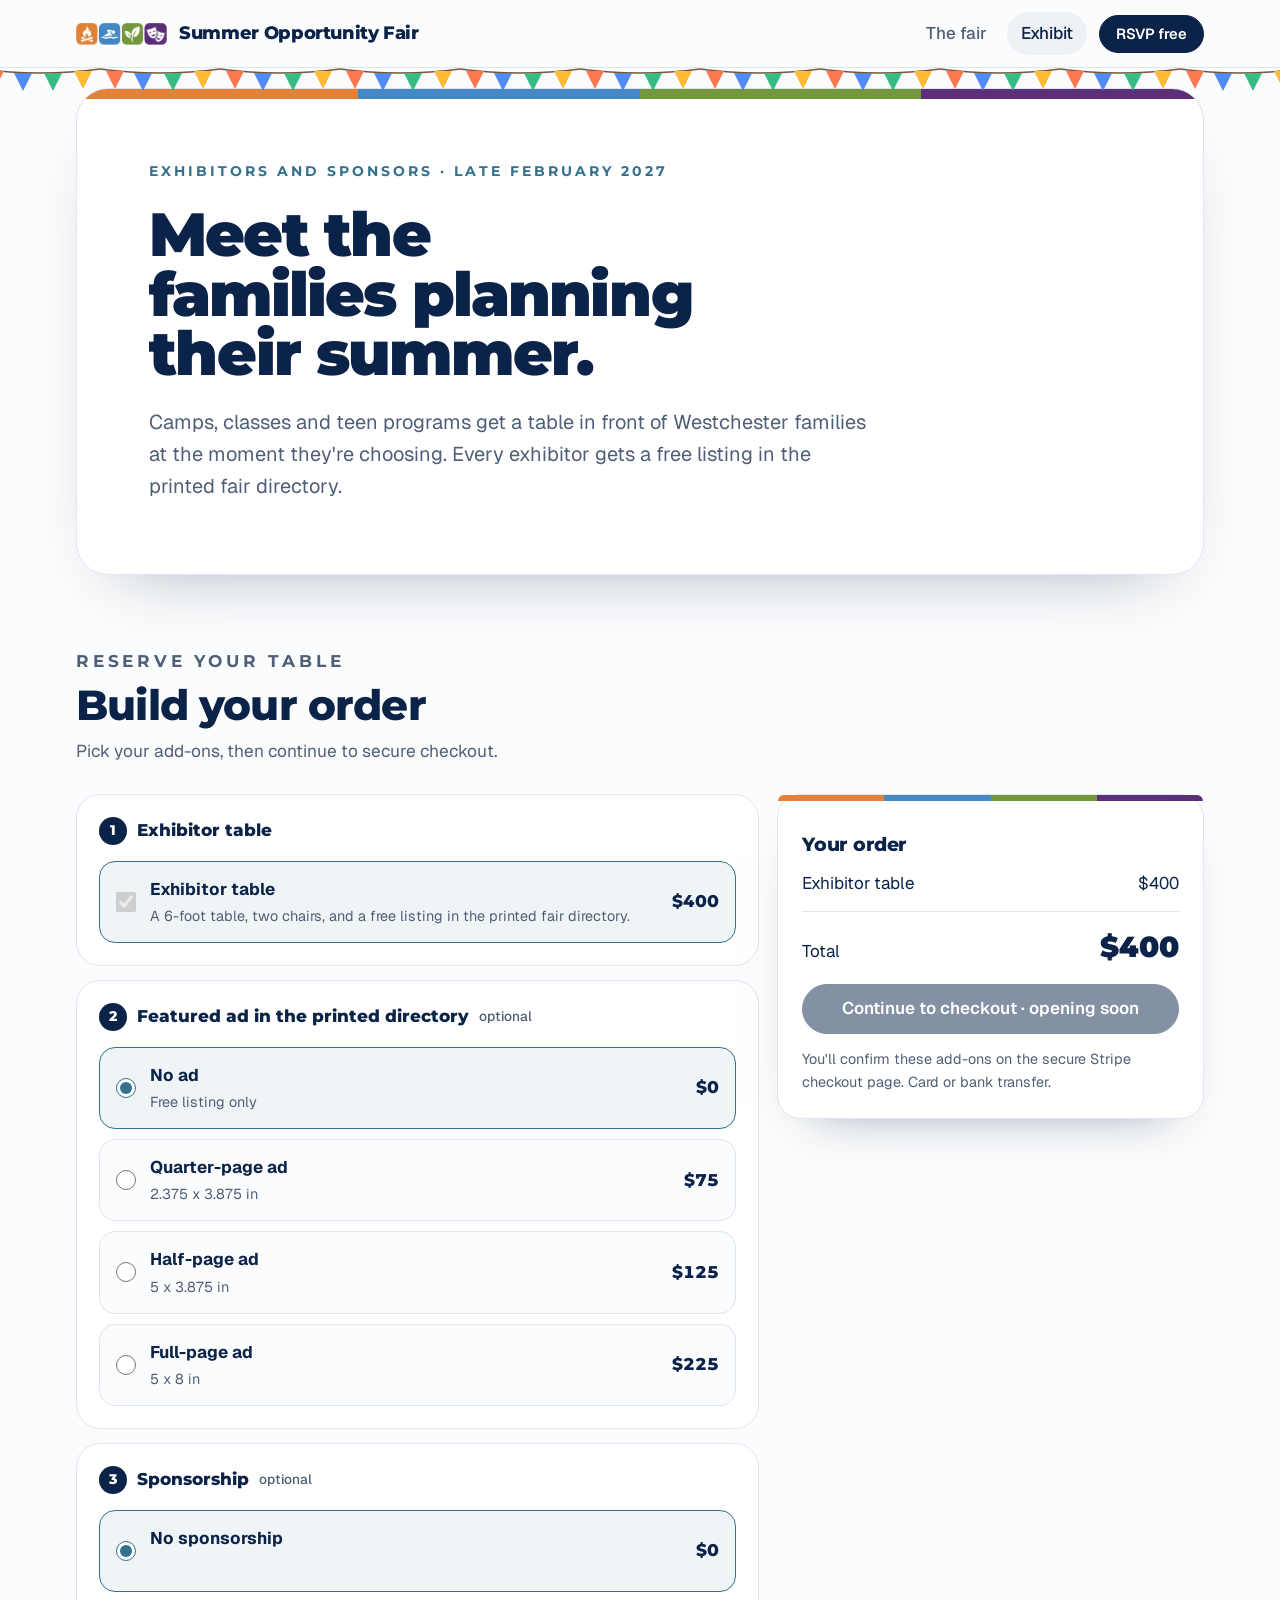
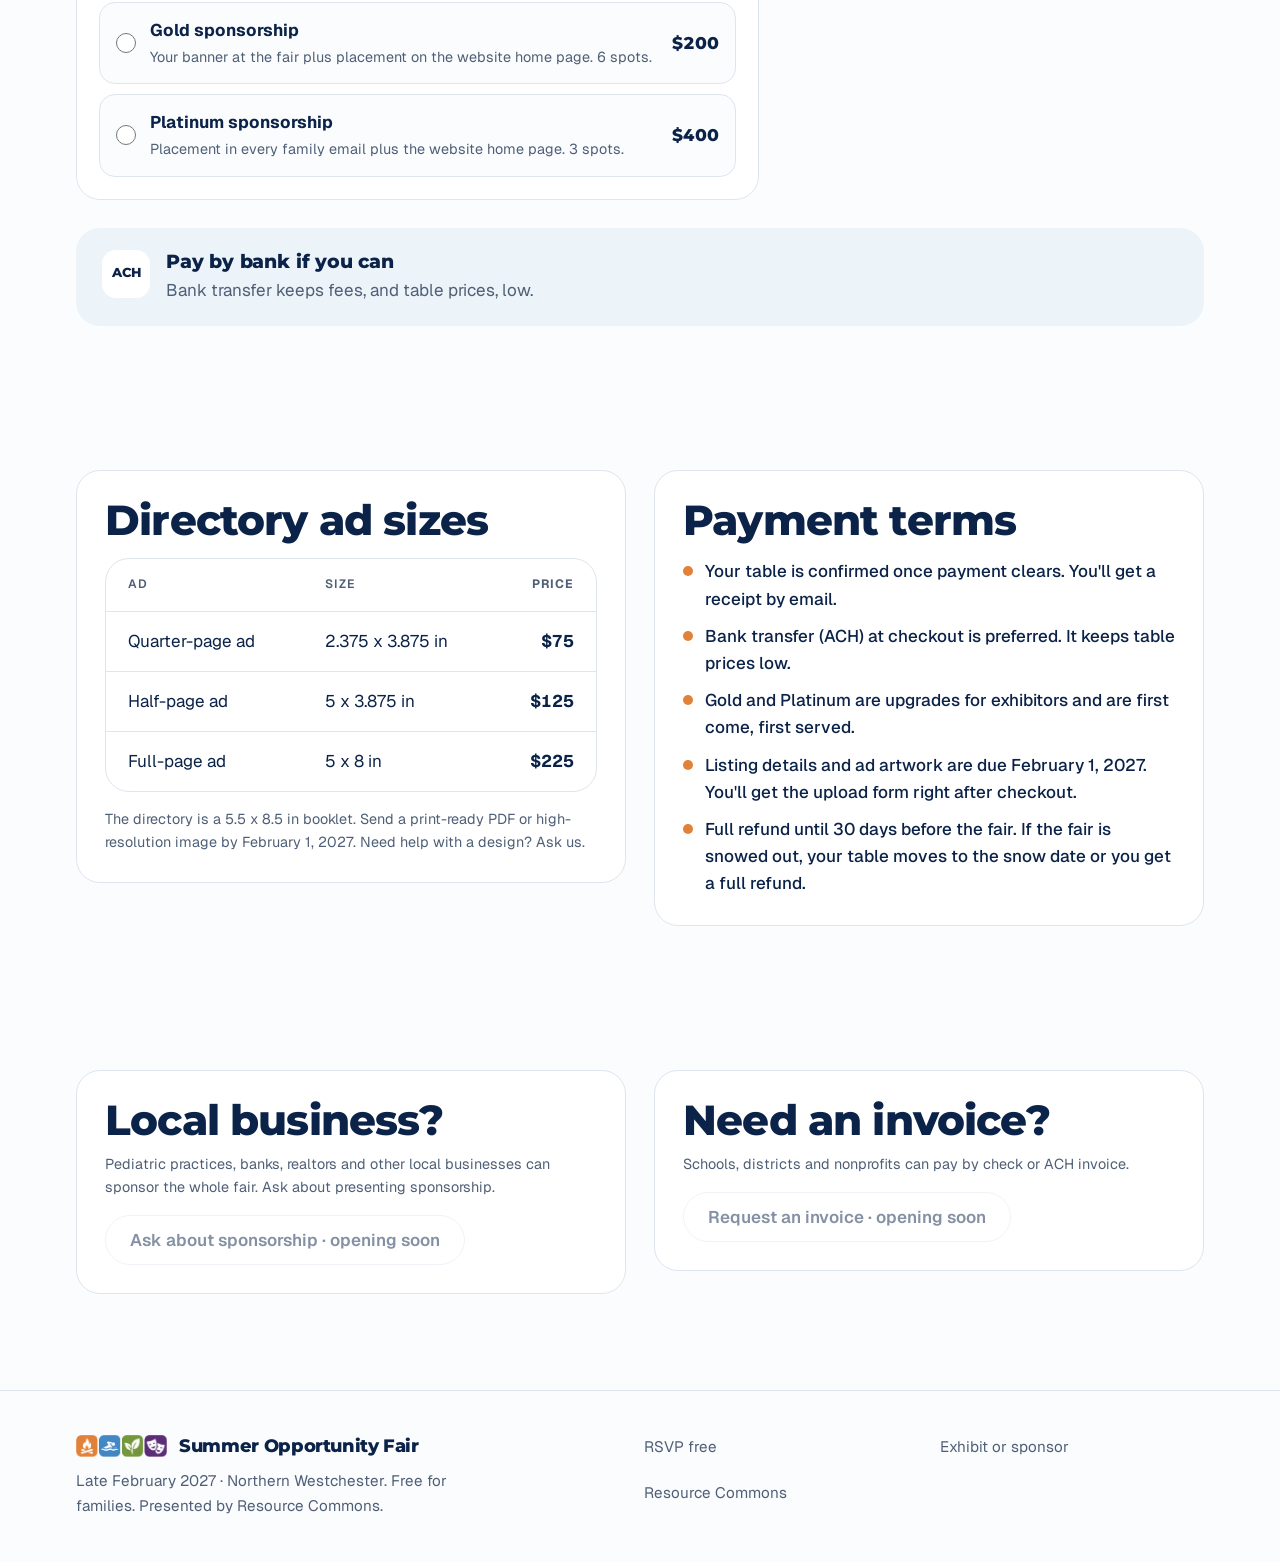
==== exhibit.html @ 05260e56 "Add files via upload" ====
<!doctype html>
<html lang="en">
<head>
<meta charset="utf-8">
<meta name="viewport" content="width=device-width, initial-scale=1, viewport-fit=cover">
<title>Exhibit · Summer Opportunity Fair</title>
<meta name="description" content="Reserve an exhibitor table, directory ad or sponsorship for the Summer Opportunity Fair in Westchester.">
<meta name="claude:viewport-fit-sides" content="cover">
<link rel="preconnect" href="https://fonts.googleapis.com">
<link rel="preconnect" href="https://fonts.gstatic.com" crossorigin>
<link rel="stylesheet" href="https://fonts.googleapis.com/css2?family=Montserrat:wght@600;700;800;900&family=Geist:wght@400;500;600&display=swap">
<link rel="icon" href="favicon.ico" sizes="any">
<link rel="icon" type="image/png" sizes="32x32" href="favicon-32.png">
<link rel="apple-touch-icon" href="apple-touch-icon.png">
<meta name="theme-color" content="#0b2348">
<meta property="og:type" content="website">
<meta property="og:site_name" content="Summer Opportunity Fair">
<meta property="og:title" content="Exhibit · Summer Opportunity Fair">
<meta property="og:description" content="Reserve an exhibitor table, directory ad or sponsorship for the Summer Opportunity Fair in Westchester.">
<meta property="og:image" content="https://summeropportunityfair.com/og-image.png">
<meta property="og:image:width" content="1200">
<meta property="og:image:height" content="630">
<meta property="og:url" content="https://summeropportunityfair.com/">
<meta name="twitter:card" content="summary_large_image">
<meta name="twitter:image" content="https://summeropportunityfair.com/og-image.png">
<link rel="stylesheet" href="style.css">
</head>
<body>
<header class="top"><div class="wrap top-in">
<a class="brand" href="index.html"><img class="brand-tiles" src="logo-tiles.png" alt="" width="82" height="20"><span>Summer Opportunity Fair</span></a>
<nav class="nav"><a href="index.html">The fair</a><a href="exhibit.html" aria-current="page">Exhibit</a><a class="btn small" href="index.html#rsvp">RSVP free</a></nav>
</div><div class="bunting-strip" aria-hidden="true"></div></header>
<main class="summer">
<section class="ev-hero"><div class="wrap"><div class="panel slim">
<p class="kicker">Exhibitors and sponsors · Late February 2027</p>
<h1>Meet the families planning their summer.</h1>
<p class="lede">Camps, classes and teen programs get a table in front of Westchester families at the moment they're choosing. Every exhibitor gets a free listing in the printed fair directory.</p>
</div></div></section>
<section class="band"><div class="wrap">
<div class="sec-h"><p class="kicker">Reserve your table</p><h2>Build your order</h2><p>Pick your add-ons, then continue to secure checkout.</p></div>
<div class="order">
<form class="steps" id="order" novalidate>
<fieldset class="step"><legend><span class="n">1</span>Exhibitor table</legend>
<label class="pick on"><input type="checkbox" checked disabled id="tbl"><span class="pick-b"><strong>Exhibitor table</strong><span>A 6-foot table, two chairs, and a free listing in the printed fair directory.</span></span><span class="pick-p">$400</span></label></fieldset>
<fieldset class="step"><legend><span class="n">2</span>Featured ad in the printed directory <em>optional</em></legend><label class="pick"><input type="radio" name="ad" value="" data-price="0" id="ad-none" checked><span class="pick-b"><strong>No ad</strong><span>Free listing only</span></span><span class="pick-p">$0</span></label><label class="pick"><input type="radio" name="ad" value="QUARTER" data-price="75" id="ad-quarter"><span class="pick-b"><strong>Quarter-page ad</strong><span>2.375 x 3.875 in</span></span><span class="pick-p">$75</span></label><label class="pick"><input type="radio" name="ad" value="HALF" data-price="125" id="ad-half"><span class="pick-b"><strong>Half-page ad</strong><span>5 x 3.875 in</span></span><span class="pick-p">$125</span></label><label class="pick"><input type="radio" name="ad" value="FULL" data-price="225" id="ad-full"><span class="pick-b"><strong>Full-page ad</strong><span>5 x 8 in</span></span><span class="pick-p">$225</span></label></fieldset>
<fieldset class="step"><legend><span class="n">3</span>Sponsorship <em>optional</em></legend><label class="pick"><input type="radio" name="sp" value="" data-price="0" id="sp-none" checked><span class="pick-b"><strong>No sponsorship</strong><span>&nbsp;</span></span><span class="pick-p">$0</span></label><label class="pick"><input type="radio" name="sp" value="GOLD" data-price="200" id="sp-gold"><span class="pick-b"><strong>Gold sponsorship</strong><span>Your banner at the fair plus placement on the website home page. 6 spots.</span></span><span class="pick-p">$200</span></label><label class="pick"><input type="radio" name="sp" value="PLATINUM" data-price="400" id="sp-platinum"><span class="pick-b"><strong>Platinum sponsorship</strong><span>Placement in every family email plus the website home page. 3 spots.</span></span><span class="pick-p">$400</span></label></fieldset>
</form>
<aside class="summary" aria-live="polite">
<h3>Your order</h3>
<ul id="sum-lines"></ul>
<div class="sum-total"><span>Total</span><strong id="sum-total">$400</strong></div>
<a class="btn" id="checkout" data-link="pay-CHECKOUT" href="#">Continue to checkout</a>
<p class="small-note">You'll confirm these add-ons on the secure Stripe checkout page. Card or bank transfer.</p>
</aside>
</div>
<div class="ach"><span class="ic" aria-hidden="true">ACH</span><div><h3>Pay by bank if you can</h3><p>Bank transfer keeps fees, and table prices, low.</p></div></div>
</div></section>
<section class="band"><div class="wrap two">
<div><h2>Directory ad sizes</h2><div class="tbl"><table><thead><tr><th>Ad</th><th>Size</th><th class="num">Price</th></tr></thead><tbody><tr><td>Quarter-page ad</td><td>2.375 x 3.875 in</td><td class='num'>$75</td></tr><tr><td>Half-page ad</td><td>5 x 3.875 in</td><td class='num'>$125</td></tr><tr><td>Full-page ad</td><td>5 x 8 in</td><td class='num'>$225</td></tr></tbody></table></div>
<p class="small-note">The directory is a 5.5 x 8.5 in booklet. Send a print-ready PDF or high-resolution image by February 1, 2027. Need help with a design? Ask us.</p></div>
<div><h2>Payment terms</h2><ul class="talks"><li>Your table is confirmed once payment clears. You&#x27;ll get a receipt by email.</li><li>Bank transfer (ACH) at checkout is preferred. It keeps table prices low.</li><li>Gold and Platinum are upgrades for exhibitors and are first come, first served.</li><li>Listing details and ad artwork are due February 1, 2027. You&#x27;ll get the upload form right after checkout.</li><li>Full refund until 30 days before the fair. If the fair is snowed out, your table moves to the snow date or you get a full refund.</li></ul></div>
</div></section>
<section class="band"><div class="wrap two">
<div><h2>Local business?</h2><p class="small-note">Pediatric practices, banks, realtors and other local businesses can sponsor the whole fair. Ask about presenting sponsorship.</p><a class="btn ghost" data-link="contact" href="#">Ask about sponsorship</a></div>
<div><h2>Need an invoice?</h2><p class="small-note">Schools, districts and nonprofits can pay by check or ACH invoice.</p><a class="btn ghost" data-link="contact" href="#">Request an invoice</a></div>
</div></section>
</main>
<footer class="foot"><div class="wrap foot-in">
<div><a class="brand" href="index.html"><img class="brand-tiles" src="logo-tiles.png" alt="" width="82" height="20"><span>Summer Opportunity Fair</span></a>
<p>Late February 2027 · Northern Westchester. Free for families. Presented by Resource Commons.</p></div>
<div class="foot-links"><a href="index.html#rsvp">RSVP free</a><a href="exhibit.html">Exhibit or sponsor</a><a href="https://resourcecommons.com">Resource Commons</a></div>
</div></footer>
<script src="config.js"></script>
<script src="site.js"></script>
</body>
</html>
---- style.css ----
/* Layout: bright bento of five fair tiles under a bold headline; each fair owns one saturated color. */
:root {
  --bg: #fbfbf8;
  --card: #ffffff;
  --soft: #f1f2ec;
  --ink: #101513;
  --muted: #5d6661;
  --line: #e3e5dd;
  --btn: #101513;
  --btn-ink: #ffffff;
  --summer: #ffb31f; --summer-on: #241800;
  --sn: #3e7bfa;     --sn-on: #ffffff;
  --fall: #ff6a3d;   --fall-on: #2a0d02;
  --pre: #22b573;    --pre-on: #03200f;
  --aging: #8a5cf5;  --aging-on: #ffffff;
  --display: "Bricolage Grotesque", "Helvetica Neue", Arial, sans-serif;
  --body: "Geist", "Segoe UI", Helvetica, Arial, sans-serif;
  --r: 24px;
}
@media (prefers-color-scheme: dark) {
  :root:not([data-theme="light"]) {
    --bg: #0c0f0e; --card: #151a18; --soft: #1a201d; --ink: #f2f5f1; --muted: #9aa49f; --line: #252c29;
    --btn: #f2f5f1; --btn-ink: #0c0f0e;
    color-scheme: dark;
  }
}
:root[data-theme="dark"] {
  --bg: #0c0f0e; --card: #151a18; --soft: #1a201d; --ink: #f2f5f1; --muted: #9aa49f; --line: #252c29;
  --btn: #f2f5f1; --btn-ink: #0c0f0e;
  color-scheme: dark;
}

* { box-sizing: border-box; }
html { -webkit-text-size-adjust: 100%; scroll-behavior: smooth; }
body { margin: 0; background: var(--bg); color: var(--ink); font: 400 17px/1.6 var(--body); }
a { color: inherit; }
a:focus-visible, .btn:focus-visible, summary:focus-visible { outline: 3px solid var(--sn); outline-offset: 3px; border-radius: 12px; }
h1, h2, h3 { text-wrap: balance; margin: 0; font-family: var(--display); }
h1 { font-weight: 800; font-size: clamp(2.6rem, 7vw, 5.4rem); line-height: 0.98; letter-spacing: -0.035em; max-width: 15ch; }
h2 { font-weight: 700; font-size: clamp(1.7rem, 3.6vw, 2.6rem); line-height: 1.05; letter-spacing: -0.025em; }
h3 { font-weight: 700; font-size: 1.2rem; line-height: 1.2; letter-spacing: -0.01em; }
p { margin: 0; }

.wrap { max-width: 1160px; margin: 0 auto; padding-left: max(16px, env(safe-area-inset-left, 0px)); padding-right: max(16px, env(safe-area-inset-right, 0px)); }

/* Header */
body::before { content: ""; position: fixed; inset: 0 0 auto; height: env(safe-area-inset-top, 0px); z-index: 10; background: var(--bg); }
.top { position: sticky; top: env(safe-area-inset-top, 0px); z-index: 5; background: color-mix(in srgb, var(--bg) 82%, transparent); backdrop-filter: saturate(1.4) blur(14px); -webkit-backdrop-filter: saturate(1.4) blur(14px); border-bottom: 1px solid var(--line); }
.top-in { display: flex; align-items: center; justify-content: space-between; gap: 16px; padding-block: 12px; flex-wrap: wrap; }
.brand { display: inline-flex; align-items: center; gap: 10px; font: 800 1.15rem/1 var(--display); letter-spacing: -0.02em; text-decoration: none; }
.mark { width: 26px; height: 26px; border-radius: 8px; background: conic-gradient(from 45deg, var(--summer) 0 20%, var(--sn) 0 40%, var(--fall) 0 60%, var(--pre) 0 80%, var(--aging) 0); }
.nav { display: flex; align-items: center; gap: 6px; flex-wrap: wrap; }
.nav a:not(.btn) { padding: 8px 14px; border-radius: 999px; color: var(--muted); text-decoration: none; font-weight: 500; }
.nav a:not(.btn):hover { background: var(--soft); color: var(--ink); }
.nav a[aria-current] { background: var(--soft); color: var(--ink); }

/* Buttons */
.btn { display: inline-flex; align-items: center; gap: 8px; min-height: 50px; padding: 0 24px; border-radius: 999px; background: var(--btn); color: var(--btn-ink); font-weight: 600; text-decoration: none; border: 1.5px solid var(--btn); cursor: pointer; transition: transform 0.15s; }
.btn:hover { transform: translateY(-1px); }
.btn.ghost { background: transparent; color: var(--ink); border-color: var(--line); }
.btn.ghost:hover { border-color: var(--ink); }
.btn.light { background: #fff; color: #101513; border-color: #fff; }
.btn.small { min-height: 38px; padding: 0 16px; font-size: 0.92rem; margin-left: 6px; }
.btn.soon { opacity: 0.5; cursor: default; transform: none; }
.cta { display: flex; flex-wrap: wrap; gap: 10px; align-items: center; }

/* Hero */
.hero { padding-block: clamp(48px, 9vw, 110px) clamp(32px, 5vw, 56px); }
.hero .wrap { display: grid; gap: 26px; }
.hero .wrap > * { min-width: 0; }
.eyebrow { display: inline-flex; align-items: center; gap: 10px; width: fit-content; padding: 6px 14px; border-radius: 999px; background: var(--card); border: 1px solid var(--line); font-size: 0.86rem; font-weight: 500; color: var(--muted); }
.live { width: 8px; height: 8px; border-radius: 50%; background: var(--pre); box-shadow: 0 0 0 4px color-mix(in srgb, var(--pre) 25%, transparent); }
.hl { display: inline-block; padding: 0 0.18em 0.06em; border-radius: 0.2em; background: var(--summer); color: var(--summer-on); transform: rotate(-1.5deg); }
.lede { font-size: clamp(1.08rem, 1.6vw, 1.25rem); max-width: 56ch; color: var(--muted); }

/* Year timeline */
.year { position: relative; display: grid; grid-template-columns: repeat(12, minmax(0, 1fr)); margin-top: 18px; padding-top: 6px; }
.year::before { content: ""; position: absolute; left: 4%; right: 4%; top: 14px; height: 2px; background: var(--line); }
.mo { position: relative; display: grid; justify-items: center; gap: 8px; text-decoration: none; min-width: 0; }
.pt { width: 18px; height: 18px; border-radius: 50%; background: var(--bg); border: 2px solid var(--line); }
.mo-l { font-size: 0.74rem; font-weight: 600; letter-spacing: 0.06em; text-transform: uppercase; color: var(--muted); }
.mo.has .pt { background: var(--c); border-color: var(--c); box-shadow: 0 0 0 5px color-mix(in srgb, var(--c) 22%, transparent); }
.mo.has .mo-l { color: var(--ink); }
.mo.has:hover .pt { transform: scale(1.15); }
.mo[aria-current] .pt { outline: 2px solid var(--ink); outline-offset: 4px; }

/* Fair colors */
.ink { --c: var(--btn); --on: var(--btn-ink); }
.summer { --c: var(--summer); --on: var(--summer-on); }
.sn { --c: var(--sn); --on: var(--sn-on); }
.fall { --c: var(--fall); --on: var(--fall-on); }
.pre { --c: var(--pre); --on: var(--pre-on); }
.aging { --c: var(--aging); --on: var(--aging-on); }

/* Sections */
.band { padding-block: clamp(36px, 6vw, 72px); }
.band > .wrap { display: grid; gap: 28px; }
.band > .wrap > * { min-width: 0; }
.sec-h { display: grid; gap: 10px; max-width: 62ch; }
.sec-h p { color: var(--muted); font-size: 1.08rem; }

/* Bento of fairs */
.bento { display: grid; grid-template-columns: repeat(6, minmax(0, 1fr)); gap: 14px; }
.tile { grid-column: span 2; display: grid; grid-template-rows: auto 1fr auto auto; gap: 12px; min-height: 280px; padding: 24px; border-radius: var(--r); background: var(--c); color: var(--on); text-decoration: none; transition: transform 0.2s, box-shadow 0.2s; min-width: 0; }
.tile.feat { grid-column: span 4; grid-row: span 2; min-height: 100%; }
.tile:hover { transform: translateY(-3px); box-shadow: 0 18px 40px -18px color-mix(in srgb, var(--c) 80%, transparent); }
.tile-top { display: flex; justify-content: space-between; align-items: center; gap: 10px; }
.tile-m { font: 800 2.4rem/1 var(--display); letter-spacing: -0.04em; }
.tile.feat .tile-m { font-size: clamp(3rem, 8vw, 6rem); }
.pill { padding: 4px 12px; border-radius: 999px; background: color-mix(in srgb, var(--on) 14%, transparent); font-size: 0.8rem; font-weight: 600; }
.tile-n { align-self: end; font: 700 1.45rem/1.08 var(--display); letter-spacing: -0.02em; }
.tile.feat .tile-n { font-size: clamp(1.9rem, 3.6vw, 2.8rem); }
.tile-t { font-size: 0.96rem; opacity: 0.85; }
.tile-f { display: flex; justify-content: space-between; align-items: center; gap: 10px; padding-top: 12px; border-top: 1px solid color-mix(in srgb, var(--on) 22%, transparent); font-size: 0.9rem; font-weight: 600; font-variant-numeric: tabular-nums; }
.arrow { display: grid; place-items: center; width: 38px; height: 38px; border-radius: 50%; background: var(--on); color: var(--c); font-size: 1.1rem; transition: transform 0.2s; }
.tile:hover .arrow { transform: rotate(-45deg); }
@media (max-width: 900px) {
  .bento { grid-template-columns: repeat(2, minmax(0, 1fr)); }
  .tile, .tile.feat { grid-column: span 1; grid-row: auto; }
  .tile.feat { grid-column: span 2; min-height: 300px; }
}
@media (max-width: 560px) {
  .bento { grid-template-columns: 1fr; }
  .tile.feat { grid-column: auto; }
  .tile { min-height: 230px; }
}

/* Cards */
.three { display: grid; grid-template-columns: repeat(auto-fit, minmax(min(260px, 100%), 1fr)); gap: 14px; }
.cards > div { display: grid; gap: 10px; align-content: start; padding: 26px; border-radius: var(--r); background: var(--card); border: 1px solid var(--line); min-width: 0; }
.cards p { color: var(--muted); }
.ic { display: grid; place-items: center; width: 48px; height: 48px; margin-bottom: 6px; border-radius: 14px; background: var(--soft); font: 800 1rem/1 var(--display); }
.two { grid-template-columns: repeat(auto-fit, minmax(min(300px, 100%), 1fr)); align-items: start; gap: 14px; }
.two > div { display: grid; gap: 16px; padding: 28px; border-radius: var(--r); background: var(--card); border: 1px solid var(--line); min-width: 0; }
.split { display: grid; gap: 24px; grid-template-columns: minmax(0, 1fr) auto; align-items: center; padding: clamp(26px, 4vw, 44px); border-radius: var(--r); background: var(--card); border: 1px solid var(--line); }
.split > div:first-child { display: grid; gap: 8px; max-width: 58ch; }
.split p { color: var(--muted); }
.promo { display: grid; grid-template-columns: minmax(0, 1fr) auto; gap: 24px; align-items: center; padding: clamp(28px, 5vw, 56px); border-radius: var(--r); background: #101513; color: #f2f5f1; }
.promo > div:first-child { display: grid; gap: 10px; max-width: 58ch; }
.promo h2 { color: #fff; }
.promo p { color: #b7c0bb; }
@media (prefers-color-scheme: dark) { :root:not([data-theme="light"]) .promo { background: var(--card); border: 1px solid var(--line); } }
:root[data-theme="dark"] .promo { background: var(--card); border: 1px solid var(--line); }
@media (max-width: 680px) { .split, .promo { grid-template-columns: 1fr; } }

/* Event page */
.ev-hero { padding-block: 20px 0; }
.panel { display: grid; gap: 22px; padding: clamp(28px, 6vw, 72px); border-radius: calc(var(--r) + 8px); background: var(--c); color: var(--on); }
.panel > * { min-width: 0; }
.panel h1 { max-width: 16ch; }
.panel .lede { color: inherit; opacity: 0.85; }
.panel .eyebrow { background: color-mix(in srgb, var(--on) 14%, transparent); border-color: transparent; color: inherit; }
.back { width: fit-content; color: inherit; opacity: 0.8; text-decoration: none; font-weight: 600; }
.back:hover { opacity: 1; }
.facts { display: flex; flex-wrap: wrap; gap: 10px; margin: 0; }
.facts div { display: grid; gap: 2px; padding: 12px 18px; border-radius: 18px; background: color-mix(in srgb, var(--on) 10%, transparent); min-width: 0; }
.facts dt { font-size: 0.74rem; font-weight: 600; letter-spacing: 0.08em; text-transform: uppercase; opacity: 0.75; }
.facts dd { margin: 0; font-weight: 600; }
.panel .btn { background: var(--on); color: var(--c); border-color: var(--on); }
.panel .btn.ghost { background: transparent; color: var(--on); border-color: color-mix(in srgb, var(--on) 40%, transparent); }
.event .cards h3::before { content: ""; display: block; width: 28px; height: 6px; margin-bottom: 14px; border-radius: 3px; background: var(--c); }
.event .band .btn:not(.ghost) { background: var(--btn); }
.chips { list-style: none; margin: 0; padding: 0; display: flex; flex-wrap: wrap; gap: 8px; }
.chips li { padding: 7px 14px; border-radius: 999px; background: color-mix(in srgb, var(--c) 14%, var(--card)); font-size: 0.92rem; font-weight: 500; }
.talks { list-style: none; margin: 0; padding: 0; display: grid; gap: 10px; }
.talks li { display: flex; gap: 12px; align-items: baseline; font-weight: 500; }
.talks li::before { content: ""; flex: none; width: 10px; height: 10px; border-radius: 50%; background: var(--c); transform: translateY(-1px); }
.small-note { color: var(--muted); font-size: 0.9rem; }

/* Tables */
.tbl { overflow-x: auto; border: 1px solid var(--line); border-radius: var(--r); background: var(--card); }
table { width: 100%; border-collapse: collapse; min-width: 420px; }
th, td { text-align: left; padding: 16px 22px; border-bottom: 1px solid var(--line); vertical-align: top; }
tbody tr:last-child td { border-bottom: 0; }
th { font-size: 0.76rem; font-weight: 600; letter-spacing: 0.08em; text-transform: uppercase; color: var(--muted); }
td a { font-weight: 600; text-decoration-thickness: 1px; text-underline-offset: 3px; }
.num { text-align: right; font-variant-numeric: tabular-nums; white-space: nowrap; font-weight: 700; }
td.note { color: var(--muted); font-size: 0.92rem; }

/* FAQ */
.faq { display: grid; gap: 10px; max-width: 800px; }
details { background: var(--card); border: 1px solid var(--line); border-radius: 18px; padding: 18px 22px; }
summary { cursor: pointer; font-weight: 600; list-style: none; display: flex; justify-content: space-between; gap: 12px; }
summary::-webkit-details-marker { display: none; }
summary::after { content: "+"; font: 700 1.3rem/1 var(--display); color: var(--muted); }
details[open] summary::after { content: "–"; }
details p { margin-top: 10px; color: var(--muted); }

/* Footer */
.foot { margin-top: 24px; border-top: 1px solid var(--line); padding-block: 44px; }
.foot-in { display: flex; justify-content: space-between; gap: 32px; flex-wrap: wrap; }
.foot-in > div:first-child { display: grid; gap: 12px; max-width: 34ch; }
.foot p { color: var(--muted); font-size: 0.95rem; }
.foot-links { display: grid; grid-template-columns: repeat(auto-fit, minmax(min(200px, 100%), 1fr)); gap: 8px 32px; flex: 1; max-width: 560px; min-width: 0; }
.foot-links a { color: var(--muted); text-decoration: none; font-size: 0.95rem; }
.foot-links a:hover { color: var(--ink); }

@media (prefers-reduced-motion: reduce) { * { transition: none !important; scroll-behavior: auto !important; } }

@media (max-width: 560px) { .mo-l { font-size: 0.6rem; letter-spacing: 0; } .pt { width: 14px; height: 14px; } .year::before { top: 12px; } }

/* Vendor checkout */
.panel.slim h1 { font-size: clamp(2.2rem, 5vw, 3.8rem); }
.opts { display: grid; grid-template-columns: repeat(auto-fit, minmax(min(280px, 100%), 1fr)); gap: 14px; }
.opt { display: grid; gap: 14px; align-content: start; padding: 26px; border-radius: var(--r); background: var(--card); border: 1px solid var(--line); min-width: 0; }
.opt-h { display: flex; justify-content: space-between; align-items: baseline; gap: 12px; flex-wrap: wrap; }
.opt-p { font: 800 1.9rem/1 var(--display); letter-spacing: -0.03em; font-variant-numeric: tabular-nums; }
.opt p { color: var(--muted); }
.opt .btn { justify-self: start; }
.ach { display: flex; gap: 16px; align-items: flex-start; padding: 22px 26px; border-radius: var(--r); background: color-mix(in srgb, var(--c, var(--pre)) 12%, var(--card)); }
.ach > div { display: grid; gap: 4px; min-width: 0; }
.ach p { color: var(--muted); }
.ach .ic { flex: none; margin: 0; font-size: 0.8rem; background: var(--card); }
.two > div > .btn { justify-self: start; }

/* Families sign-up */
.signup-card { display: grid; gap: 26px; padding: clamp(26px, 5vw, 52px); border-radius: calc(var(--r) + 8px); background: var(--card); border: 1px solid var(--line); }
.kit { display: grid; gap: 22px; }
fieldset { border: 0; margin: 0; padding: 0; min-width: 0; }
legend { padding: 0; margin-bottom: 12px; font-weight: 600; }
.chks { display: flex; flex-wrap: wrap; gap: 10px; }
.chk { display: inline-flex; align-items: center; gap: 10px; padding: 10px 16px; border-radius: 999px; border: 1.5px solid var(--line); background: var(--bg); cursor: pointer; font-weight: 500; }
.chk input { width: 18px; height: 18px; accent-color: var(--c); margin: 0; }
.chk:has(input:checked) { border-color: var(--c); background: color-mix(in srgb, var(--c) 16%, var(--card)); }
.chk:has(input:focus-visible) { outline: 3px solid var(--c); outline-offset: 2px; }
.row { display: grid; grid-template-columns: repeat(auto-fit, minmax(min(240px, 100%), 1fr)); gap: 14px; }
.row.end { display: flex; flex-wrap: wrap; align-items: center; gap: 16px; }
.fld { display: grid; gap: 6px; font-weight: 500; font-size: 0.92rem; min-width: 0; }
.fld input { width: 100%; min-height: 52px; padding: 0 16px; border-radius: 14px; border: 1.5px solid var(--line); background: var(--bg); color: var(--ink); font: 400 1rem var(--body); }
.fld input:focus { outline: none; border-color: var(--ink); }
button.btn { font: 600 1rem var(--body); }
button.btn:disabled { cursor: default; }

/* Mini fair links */
.minis { display: grid; grid-template-columns: repeat(auto-fit, minmax(min(200px, 100%), 1fr)); gap: 12px; }
.mini { display: grid; gap: 8px; padding: 20px; border-radius: 20px; background: var(--c); color: var(--on); text-decoration: none; font: 700 1.05rem/1.2 var(--display); transition: transform 0.15s; }
.mini:hover { transform: translateY(-2px); }
.mini-m { font-size: 1.8rem; font-weight: 800; letter-spacing: -0.03em; }

/* Guides */
.guides { display: grid; grid-template-columns: repeat(auto-fill, minmax(min(300px, 100%), 1fr)); gap: 14px; }
.guide { display: grid; grid-template-rows: auto 1fr; border-radius: var(--r); background: var(--card); border: 1px solid var(--line); overflow: hidden; min-width: 0; }
.cover { position: relative; display: grid; align-content: end; gap: 6px; min-height: 190px; padding: 22px; background: var(--c); color: var(--on); overflow: hidden; }
.cover::after { content: ""; position: absolute; right: -40px; top: -40px; width: 150px; height: 150px; border-radius: 50%; background: color-mix(in srgb, var(--on) 14%, transparent); }
.cover-k { font-size: 0.75rem; font-weight: 600; letter-spacing: 0.08em; text-transform: uppercase; opacity: 0.8; }
.cover-n { font: 800 1.5rem/1.05 var(--display); letter-spacing: -0.02em; max-width: 14ch; }
.cover-y { font-size: 0.85rem; opacity: 0.8; }
.guide-b { display: grid; gap: 12px; align-content: start; padding: 22px; }
.guide-b p { color: var(--muted); }
.guide-f { display: flex; justify-content: space-between; align-items: center; gap: 12px; flex-wrap: wrap; margin-top: 6px; }
.guide.bundle { background: #101513; border-color: #101513; color: #f2f5f1; }
.guide.bundle h3 { font-size: 1.8rem; color: #fff; }
.guide.bundle p { color: #b7c0bb; }
.guide.bundle .pill { justify-self: start; background: var(--summer); color: var(--summer-on); }
.guide.bundle .guide-b { align-content: center; padding: 30px; }

/* Summer Opportunity Fair additions */
.mark.sun { background: radial-gradient(circle at 50% 50%, var(--summer) 0 45%, transparent 46%), conic-gradient(from 0deg, var(--fall) 0 12.5%, transparent 0 25%, var(--fall) 0 37.5%, transparent 0 50%, var(--fall) 0 62.5%, transparent 0 75%, var(--fall) 0 87.5%, transparent 0); border-radius: 50%; }
.pill.cap { justify-self: start; background: var(--soft); color: var(--muted); }
.dir-tools { display: grid; grid-template-columns: minmax(0, 2fr) minmax(0, 1fr); gap: 14px; }
.fld select { width: 100%; min-height: 52px; padding: 0 14px; border-radius: 14px; border: 1.5px solid var(--line); background: var(--bg); color: var(--ink); font: 400 1rem var(--body); }
.dir-list { display: grid; grid-template-columns: repeat(auto-fill, minmax(min(280px, 100%), 1fr)); gap: 12px; }
.dir-list:empty { display: none; }
.dir-item { display: grid; gap: 4px; padding: 20px; border-radius: 18px; background: var(--card); border: 1px solid var(--line); text-decoration: none; }
.dir-item span { color: var(--muted); font-size: 0.92rem; }
.two > div > h2 + .small-note { margin-top: -6px; }
@media (max-width: 560px) { .dir-tools { grid-template-columns: 1fr; } }
.summer .opts { grid-template-columns: repeat(auto-fit, minmax(min(230px, 100%), 1fr)); }
.two > div > .btn + h2 { margin-top: 18px; }

/* Camp illustrations */
.bunting-strip { height: 26px; background: url("data:image/svg+xml,%3Csvg xmlns='http://www.w3.org/2000/svg' width='120' height='26' viewBox='0 0 120 26'%3E%3Cpath d='M0 2 Q60 10 120 2' stroke='%236b4226' stroke-width='1.5' fill='none'/%3E%3Cpath d='M6 4 h18 l-9 18z' fill='%23ff6a3d'/%3E%3Cpath d='M34 6 h18 l-9 18z' fill='%233e7bfa'/%3E%3Cpath d='M64 6 h18 l-9 18z' fill='%2322b573'/%3E%3Cpath d='M94 4 h18 l-9 18z' fill='%23ffb31f'/%3E%3C/svg%3E") repeat-x center top / 120px 26px; margin-bottom: -26px; position: relative; pointer-events: none; }
.hero-split { grid-template-columns: minmax(0, 1.05fr) minmax(0, 1fr); align-items: center; gap: clamp(24px, 4vw, 48px); }
.hero-text { display: grid; gap: 22px; min-width: 0; }
.hero-art { min-width: 0; }
.scene, .hero-photo { display: block; width: 100%; height: auto; max-width: 100%; border-radius: 28px; box-shadow: 0 24px 60px -30px rgba(60, 30, 0, .55); }
.hero-photo { aspect-ratio: 600 / 440; object-fit: cover; }
.panel.hero-split h1 { font-size: clamp(2.4rem, 5.2vw, 4.4rem); }
@media (max-width: 860px) { .hero-split { grid-template-columns: 1fr; } .hero-art { order: 0; } }
.hero-note { font-weight: 600; font-size: 0.95rem; opacity: .8; }
.zone .zi { width: 64px; height: 64px; margin-bottom: 6px; }
.scene .sun { transform-origin: 488px 92px; animation: spin 40s linear infinite; }
.scene .canoe { animation: bob 4s ease-in-out infinite; }
.scene .jumper { animation: hop 1.6s ease-in-out infinite; }
.scene .cloud { animation: drift 18s ease-in-out infinite alternate; }
.scene .c2 { animation-duration: 24s; }
.scene .fire path:nth-child(n+3) { transform-origin: 354px 292px; animation: flick 1.2s ease-in-out infinite alternate; }
@keyframes spin { to { transform: rotate(360deg); } }
@keyframes bob { 50% { transform: translateY(5px) rotate(.6deg); } }
@keyframes hop { 50% { transform: translateY(-14px); } }
@keyframes drift { to { transform: translateX(30px); } }
@keyframes flick { to { transform: scaleY(1.12) scaleX(.94); } }
@media (prefers-reduced-motion: reduce) { .scene * { animation: none !important; } }

/* ===== Brand theme from the Summer Opportunity Fair logo ===== */
:root {
  --bg: #fbfcfd; --card: #ffffff; --soft: #eef2f7; --ink: #0b2348; --muted: #4f5f77; --line: #dfe5ee;
  --btn: #0b2348; --btn-ink: #ffffff; --teal: #33718c;
  --orange: #e2823a; --blue: #4488c5; --green: #75983d; --purple: #5e2f79;
  --summer: #e2823a; --summer-on: #ffffff;
  --display: "Montserrat", "Helvetica Neue", Arial, sans-serif;
}
@media (prefers-color-scheme: dark) {
  :root:not([data-theme="light"]) { --bg: #0a1527; --card: #101f37; --soft: #16294a; --ink: #eef3fa; --muted: #9fb0c8; --line: #213656; --btn: #ffffff; --btn-ink: #0b2348; --teal: #7cc3dd; color-scheme: dark; }
}
:root[data-theme="dark"] { --bg: #0a1527; --card: #101f37; --soft: #16294a; --ink: #eef3fa; --muted: #9fb0c8; --line: #213656; --btn: #ffffff; --btn-ink: #0b2348; --teal: #7cc3dd; color-scheme: dark; }
.orange { --c: var(--orange); } .blue { --c: var(--blue); } .green { --c: var(--green); } .purple { --c: var(--purple); }
h1 { font-weight: 900; letter-spacing: -0.03em; }
h2 { font-weight: 800; letter-spacing: -0.02em; }
h3 { font-family: var(--display); font-weight: 800; }
.brand { font-family: var(--display); font-weight: 800; gap: 12px; }
.brand-tiles { height: 22px; width: auto; }
.kicker { font-family: var(--display); font-weight: 700; font-size: 0.85rem; letter-spacing: 0.22em; text-transform: uppercase; color: var(--teal); }
.tl { color: var(--teal); }
.bunting-strip { opacity: .9; }
/* hero: white sign with the logo, four-color band on top */
.summer .panel { position: relative; overflow: hidden; background: var(--card); color: var(--ink); border: 1px solid var(--line); box-shadow: 0 30px 70px -45px rgba(11, 35, 72, .45); }
.summer .panel::before { content: ""; position: absolute; inset: 0 0 auto; height: 10px; background: linear-gradient(90deg, var(--orange) 0 25%, var(--blue) 0 50%, var(--green) 0 75%, var(--purple) 0); }
.summer .panel .lede { color: var(--muted); opacity: 1; }
.summer .panel .btn { background: var(--btn); color: var(--btn-ink); border-color: var(--btn); }
.summer .panel .btn.ghost { background: transparent; color: var(--ink); border-color: var(--line); }
.summer .panel .btn.ghost:hover { border-color: var(--ink); }
.hero-logo { width: min(100%, 420px); height: auto; justify-self: start; margin-bottom: 4px; }
@media (prefers-color-scheme: dark) { :root:not([data-theme="light"]) .hero-logo { background: #fff; padding: 14px 18px; border-radius: 18px; } }
:root[data-theme="dark"] .hero-logo { background: #fff; padding: 14px 18px; border-radius: 18px; }
.hero-note { color: var(--muted); opacity: 1; }
.summer .panel.slim h1 { color: var(--ink); }
/* zones: colored top edge */
.zone { border-top: 6px solid var(--c) !important; }
.zone h3 { color: var(--c); }
/* categories from the logo tiles */
.cats { display: grid; grid-template-columns: repeat(4, minmax(0, 1fr)); gap: 14px; }
.cat { display: grid; gap: 10px; align-content: start; padding: 24px; border-radius: var(--r); background: color-mix(in srgb, var(--c) 9%, var(--card)); border: 1px solid color-mix(in srgb, var(--c) 25%, var(--line)); min-width: 0; }
.cat img { width: 72px; height: 72px; }
.cat h3 { color: var(--c); font-size: 1.1rem; }
.cat p { color: var(--muted); }
@media (prefers-color-scheme: dark) { :root:not([data-theme="light"]) .cat h3, :root:not([data-theme="light"]) .zone h3 { color: color-mix(in srgb, var(--c) 70%, #fff); } }
:root[data-theme="dark"] .cat h3, :root[data-theme="dark"] .zone h3 { color: color-mix(in srgb, var(--c) 70%, #fff); }
@media (max-width: 900px) { .cats { grid-template-columns: repeat(2, minmax(0, 1fr)); } }
@media (max-width: 480px) { .cats { grid-template-columns: 1fr; } }
.talks li::before { background: var(--orange); }
.ach { background: color-mix(in srgb, var(--blue) 10%, var(--card)); }
.opt-p { font-weight: 900; }
.chk input { accent-color: var(--teal); }
.summer .panel .eyebrow { background: var(--soft); color: var(--muted); }

/* Exhibitor order builder */
.order { display: grid; grid-template-columns: minmax(0, 1.6fr) minmax(0, 1fr); gap: 18px; align-items: start; }
.steps { display: grid; gap: 14px; }
.step { display: grid; gap: 10px; padding: 22px; border-radius: var(--r); background: var(--card); border: 1px solid var(--line); }
.step legend { float: left; width: 100%; display: flex; align-items: center; gap: 10px; margin-bottom: 6px; font-family: var(--display); font-weight: 800; font-size: 1.05rem; }
.step legend em { font-style: normal; font-family: var(--body); font-weight: 500; font-size: 0.85rem; color: var(--muted); }
.n { display: grid; place-items: center; width: 28px; height: 28px; flex: none; border-radius: 50%; background: var(--ink); color: var(--bg); font-size: 0.85rem; }
.pick { display: grid; grid-template-columns: auto minmax(0, 1fr) auto; gap: 14px; align-items: center; padding: 14px 16px; border-radius: 16px; border: 1.5px solid var(--line); cursor: pointer; background: var(--bg); }
.pick input { width: 20px; height: 20px; margin: 0; accent-color: var(--teal); }
.pick-b { display: grid; gap: 2px; min-width: 0; }
.pick-b span { color: var(--muted); font-size: 0.9rem; }
.pick-p { font-family: var(--display); font-weight: 800; font-variant-numeric: tabular-nums; }
.pick.on { border-color: var(--teal); background: color-mix(in srgb, var(--teal) 8%, var(--card)); }
.pick:has(input:focus-visible) { outline: 3px solid var(--teal); outline-offset: 2px; }
.summary { position: sticky; top: calc(env(safe-area-inset-top, 0px) + 84px); display: grid; gap: 14px; padding: 24px; border-radius: var(--r); background: var(--card); border: 1px solid var(--line); box-shadow: 0 24px 50px -36px rgba(11, 35, 72, .5); }
.summary::before { content: ""; height: 6px; margin: -24px -24px 4px; border-radius: var(--r) var(--r) 0 0; background: linear-gradient(90deg, var(--orange) 0 25%, var(--blue) 0 50%, var(--green) 0 75%, var(--purple) 0); }
#sum-lines { list-style: none; margin: 0; padding: 0; display: grid; gap: 8px; }
#sum-lines li { display: flex; justify-content: space-between; gap: 12px; font-variant-numeric: tabular-nums; }
.sum-total { display: flex; justify-content: space-between; align-items: baseline; padding-top: 12px; border-top: 1px solid var(--line); }
.sum-total strong { font-family: var(--display); font-weight: 900; font-size: 1.8rem; font-variant-numeric: tabular-nums; }
.summary .btn { justify-content: center; }
@media (max-width: 860px) { .order { grid-template-columns: 1fr; } .summary { position: static; } }
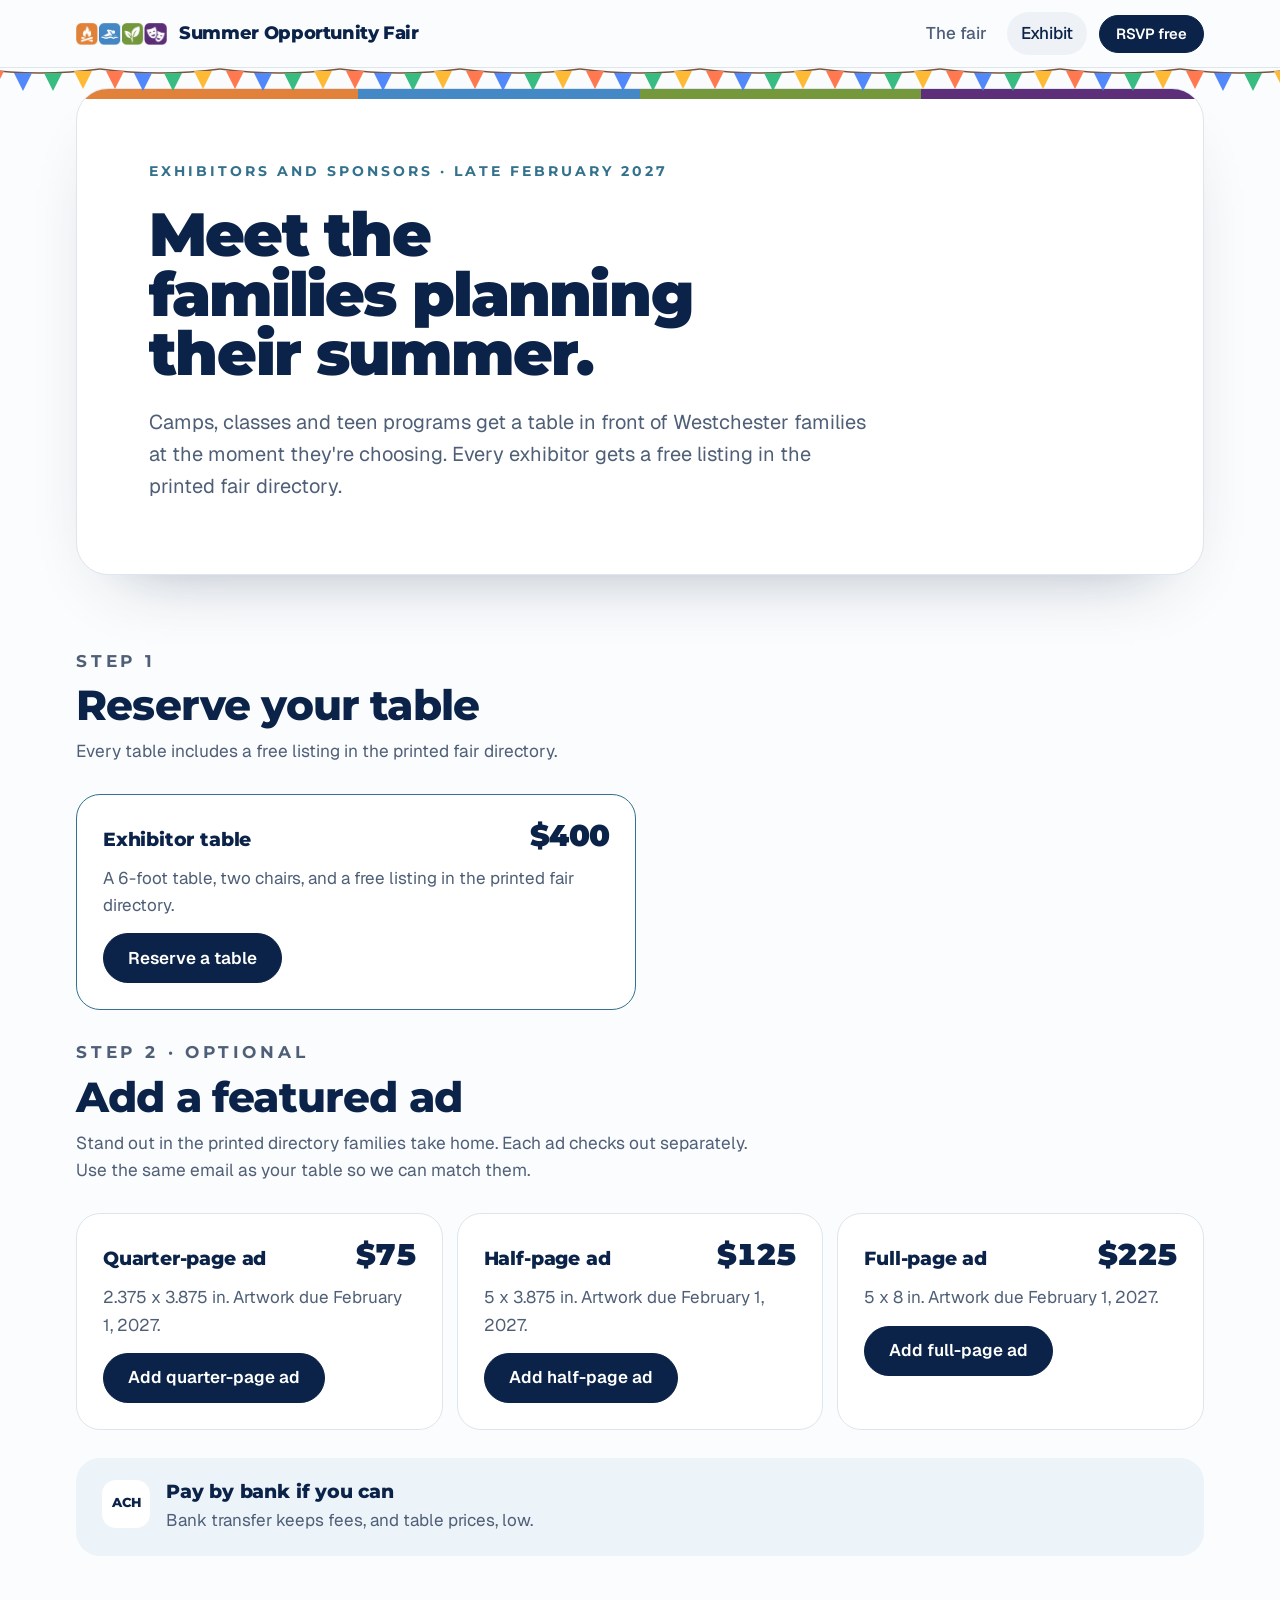
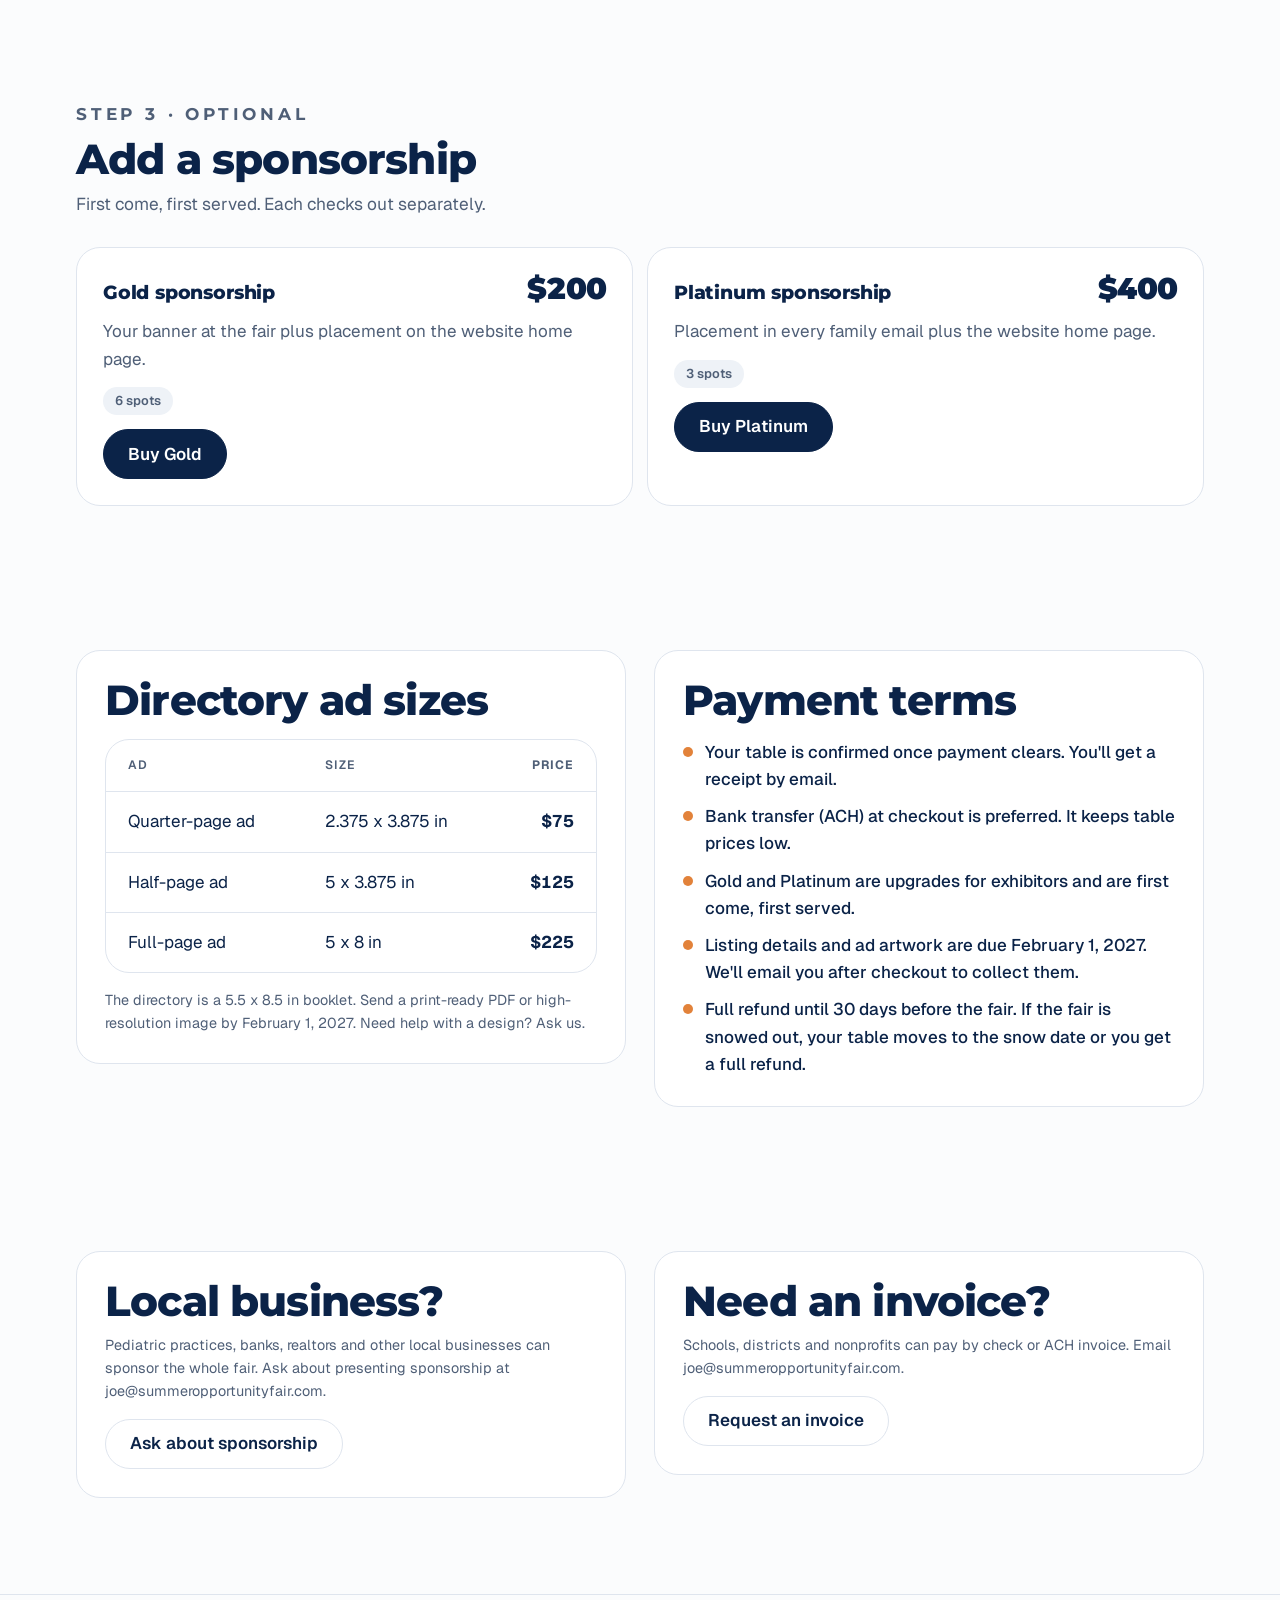
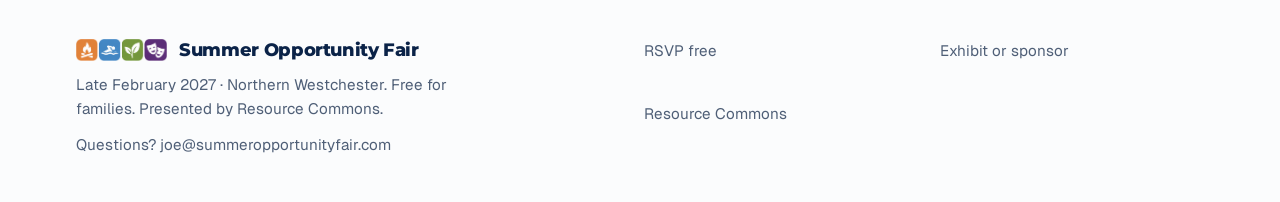
==== commit e39af9a8: "Add files via upload" ====
--- a/exhibit.html
+++ b/exhibit.html
@@ -37,37 +37,29 @@
 <p class="lede">Camps, classes and teen programs get a table in front of Westchester families at the moment they're choosing. Every exhibitor gets a free listing in the printed fair directory.</p>
 </div></div></section>
 <section class="band"><div class="wrap">
-<div class="sec-h"><p class="kicker">Reserve your table</p><h2>Build your order</h2><p>Pick your add-ons, then continue to secure checkout.</p></div>
-<div class="order">
-<form class="steps" id="order" novalidate>
-<fieldset class="step"><legend><span class="n">1</span>Exhibitor table</legend>
-<label class="pick on"><input type="checkbox" checked disabled id="tbl"><span class="pick-b"><strong>Exhibitor table</strong><span>A 6-foot table, two chairs, and a free listing in the printed fair directory.</span></span><span class="pick-p">$400</span></label></fieldset>
-<fieldset class="step"><legend><span class="n">2</span>Featured ad in the printed directory <em>optional</em></legend><label class="pick"><input type="radio" name="ad" value="" data-price="0" id="ad-none" checked><span class="pick-b"><strong>No ad</strong><span>Free listing only</span></span><span class="pick-p">$0</span></label><label class="pick"><input type="radio" name="ad" value="QUARTER" data-price="75" id="ad-quarter"><span class="pick-b"><strong>Quarter-page ad</strong><span>2.375 x 3.875 in</span></span><span class="pick-p">$75</span></label><label class="pick"><input type="radio" name="ad" value="HALF" data-price="125" id="ad-half"><span class="pick-b"><strong>Half-page ad</strong><span>5 x 3.875 in</span></span><span class="pick-p">$125</span></label><label class="pick"><input type="radio" name="ad" value="FULL" data-price="225" id="ad-full"><span class="pick-b"><strong>Full-page ad</strong><span>5 x 8 in</span></span><span class="pick-p">$225</span></label></fieldset>
-<fieldset class="step"><legend><span class="n">3</span>Sponsorship <em>optional</em></legend><label class="pick"><input type="radio" name="sp" value="" data-price="0" id="sp-none" checked><span class="pick-b"><strong>No sponsorship</strong><span>&nbsp;</span></span><span class="pick-p">$0</span></label><label class="pick"><input type="radio" name="sp" value="GOLD" data-price="200" id="sp-gold"><span class="pick-b"><strong>Gold sponsorship</strong><span>Your banner at the fair plus placement on the website home page. 6 spots.</span></span><span class="pick-p">$200</span></label><label class="pick"><input type="radio" name="sp" value="PLATINUM" data-price="400" id="sp-platinum"><span class="pick-b"><strong>Platinum sponsorship</strong><span>Placement in every family email plus the website home page. 3 spots.</span></span><span class="pick-p">$400</span></label></fieldset>
-</form>
-<aside class="summary" aria-live="polite">
-<h3>Your order</h3>
-<ul id="sum-lines"></ul>
-<div class="sum-total"><span>Total</span><strong id="sum-total">$400</strong></div>
-<a class="btn" id="checkout" data-link="pay-CHECKOUT" href="#">Continue to checkout</a>
-<p class="small-note">You'll confirm these add-ons on the secure Stripe checkout page. Card or bank transfer.</p>
-</aside>
-</div>
+<div class="sec-h"><p class="kicker">Step 1</p><h2>Reserve your table</h2><p>Every table includes a free listing in the printed fair directory.</p></div>
+<div class="opt table-opt"><div class="opt-h"><h3>Exhibitor table</h3><span class="opt-p">$400</span></div><p>A 6-foot table, two chairs, and a free listing in the printed fair directory.</p><a class="btn" data-link="pay-TABLE" href="#">Reserve a table</a></div>
+<div class="sec-h"><p class="kicker">Step 2 · optional</p><h2>Add a featured ad</h2><p>Stand out in the printed directory families take home. Each ad checks out separately. Use the same email as your table so we can match them.</p></div>
+<div class="opts"><div class="opt"><div class="opt-h"><h3>Quarter-page ad</h3><span class="opt-p">$75</span></div><p>2.375 x 3.875 in. Artwork due February 1, 2027.</p><a class="btn" data-link="pay-QUARTER" href="#">Add quarter-page ad</a></div><div class="opt"><div class="opt-h"><h3>Half-page ad</h3><span class="opt-p">$125</span></div><p>5 x 3.875 in. Artwork due February 1, 2027.</p><a class="btn" data-link="pay-HALF" href="#">Add half-page ad</a></div><div class="opt"><div class="opt-h"><h3>Full-page ad</h3><span class="opt-p">$225</span></div><p>5 x 8 in. Artwork due February 1, 2027.</p><a class="btn" data-link="pay-FULL" href="#">Add full-page ad</a></div></div>
 <div class="ach"><span class="ic" aria-hidden="true">ACH</span><div><h3>Pay by bank if you can</h3><p>Bank transfer keeps fees, and table prices, low.</p></div></div>
+</div></section>
+<section class="band"><div class="wrap">
+<div class="sec-h"><p class="kicker">Step 3 · optional</p><h2>Add a sponsorship</h2><p>First come, first served. Each checks out separately.</p></div>
+<div class="opts"><div class="opt"><div class="opt-h"><h3>Gold sponsorship</h3><span class="opt-p">$200</span></div><p>Your banner at the fair plus placement on the website home page.</p><span class="pill cap">6 spots</span><a class="btn" data-link="pay-GOLD" href="#">Buy Gold</a></div><div class="opt"><div class="opt-h"><h3>Platinum sponsorship</h3><span class="opt-p">$400</span></div><p>Placement in every family email plus the website home page.</p><span class="pill cap">3 spots</span><a class="btn" data-link="pay-PLATINUM" href="#">Buy Platinum</a></div></div>
 </div></section>
 <section class="band"><div class="wrap two">
 <div><h2>Directory ad sizes</h2><div class="tbl"><table><thead><tr><th>Ad</th><th>Size</th><th class="num">Price</th></tr></thead><tbody><tr><td>Quarter-page ad</td><td>2.375 x 3.875 in</td><td class='num'>$75</td></tr><tr><td>Half-page ad</td><td>5 x 3.875 in</td><td class='num'>$125</td></tr><tr><td>Full-page ad</td><td>5 x 8 in</td><td class='num'>$225</td></tr></tbody></table></div>
 <p class="small-note">The directory is a 5.5 x 8.5 in booklet. Send a print-ready PDF or high-resolution image by February 1, 2027. Need help with a design? Ask us.</p></div>
-<div><h2>Payment terms</h2><ul class="talks"><li>Your table is confirmed once payment clears. You&#x27;ll get a receipt by email.</li><li>Bank transfer (ACH) at checkout is preferred. It keeps table prices low.</li><li>Gold and Platinum are upgrades for exhibitors and are first come, first served.</li><li>Listing details and ad artwork are due February 1, 2027. You&#x27;ll get the upload form right after checkout.</li><li>Full refund until 30 days before the fair. If the fair is snowed out, your table moves to the snow date or you get a full refund.</li></ul></div>
+<div><h2>Payment terms</h2><ul class="talks"><li>Your table is confirmed once payment clears. You&#x27;ll get a receipt by email.</li><li>Bank transfer (ACH) at checkout is preferred. It keeps table prices low.</li><li>Gold and Platinum are upgrades for exhibitors and are first come, first served.</li><li>Listing details and ad artwork are due February 1, 2027. We&#x27;ll email you after checkout to collect them.</li><li>Full refund until 30 days before the fair. If the fair is snowed out, your table moves to the snow date or you get a full refund.</li></ul></div>
 </div></section>
 <section class="band"><div class="wrap two">
-<div><h2>Local business?</h2><p class="small-note">Pediatric practices, banks, realtors and other local businesses can sponsor the whole fair. Ask about presenting sponsorship.</p><a class="btn ghost" data-link="contact" href="#">Ask about sponsorship</a></div>
-<div><h2>Need an invoice?</h2><p class="small-note">Schools, districts and nonprofits can pay by check or ACH invoice.</p><a class="btn ghost" data-link="contact" href="#">Request an invoice</a></div>
+<div><h2>Local business?</h2><p class="small-note">Pediatric practices, banks, realtors and other local businesses can sponsor the whole fair. Ask about presenting sponsorship at joe@summeropportunityfair.com.</p><a class="btn ghost" data-link="contact" href="#">Ask about sponsorship</a></div>
+<div><h2>Need an invoice?</h2><p class="small-note">Schools, districts and nonprofits can pay by check or ACH invoice. Email joe@summeropportunityfair.com.</p><a class="btn ghost" data-link="contact" href="#">Request an invoice</a></div>
 </div></section>
 </main>
 <footer class="foot"><div class="wrap foot-in">
 <div><a class="brand" href="index.html"><img class="brand-tiles" src="logo-tiles.png" alt="" width="82" height="20"><span>Summer Opportunity Fair</span></a>
-<p>Late February 2027 · Northern Westchester. Free for families. Presented by Resource Commons.</p></div>
+<p>Late February 2027 · Northern Westchester. Free for families. Presented by Resource Commons.</p><p>Questions? joe@summeropportunityfair.com</p></div>
 <div class="foot-links"><a href="index.html#rsvp">RSVP free</a><a href="exhibit.html">Exhibit or sponsor</a><a href="https://resourcecommons.com">Resource Commons</a></div>
 </div></footer>
 <script src="config.js"></script>
--- a/style.css
+++ b/style.css
@@ -366,3 +366,4 @@
 .sum-total strong { font-family: var(--display); font-weight: 900; font-size: 1.8rem; font-variant-numeric: tabular-nums; }
 .summary .btn { justify-content: center; }
 @media (max-width: 860px) { .order { grid-template-columns: 1fr; } .summary { position: static; } }
+.table-opt { max-width: 560px; border-color: var(--teal); }
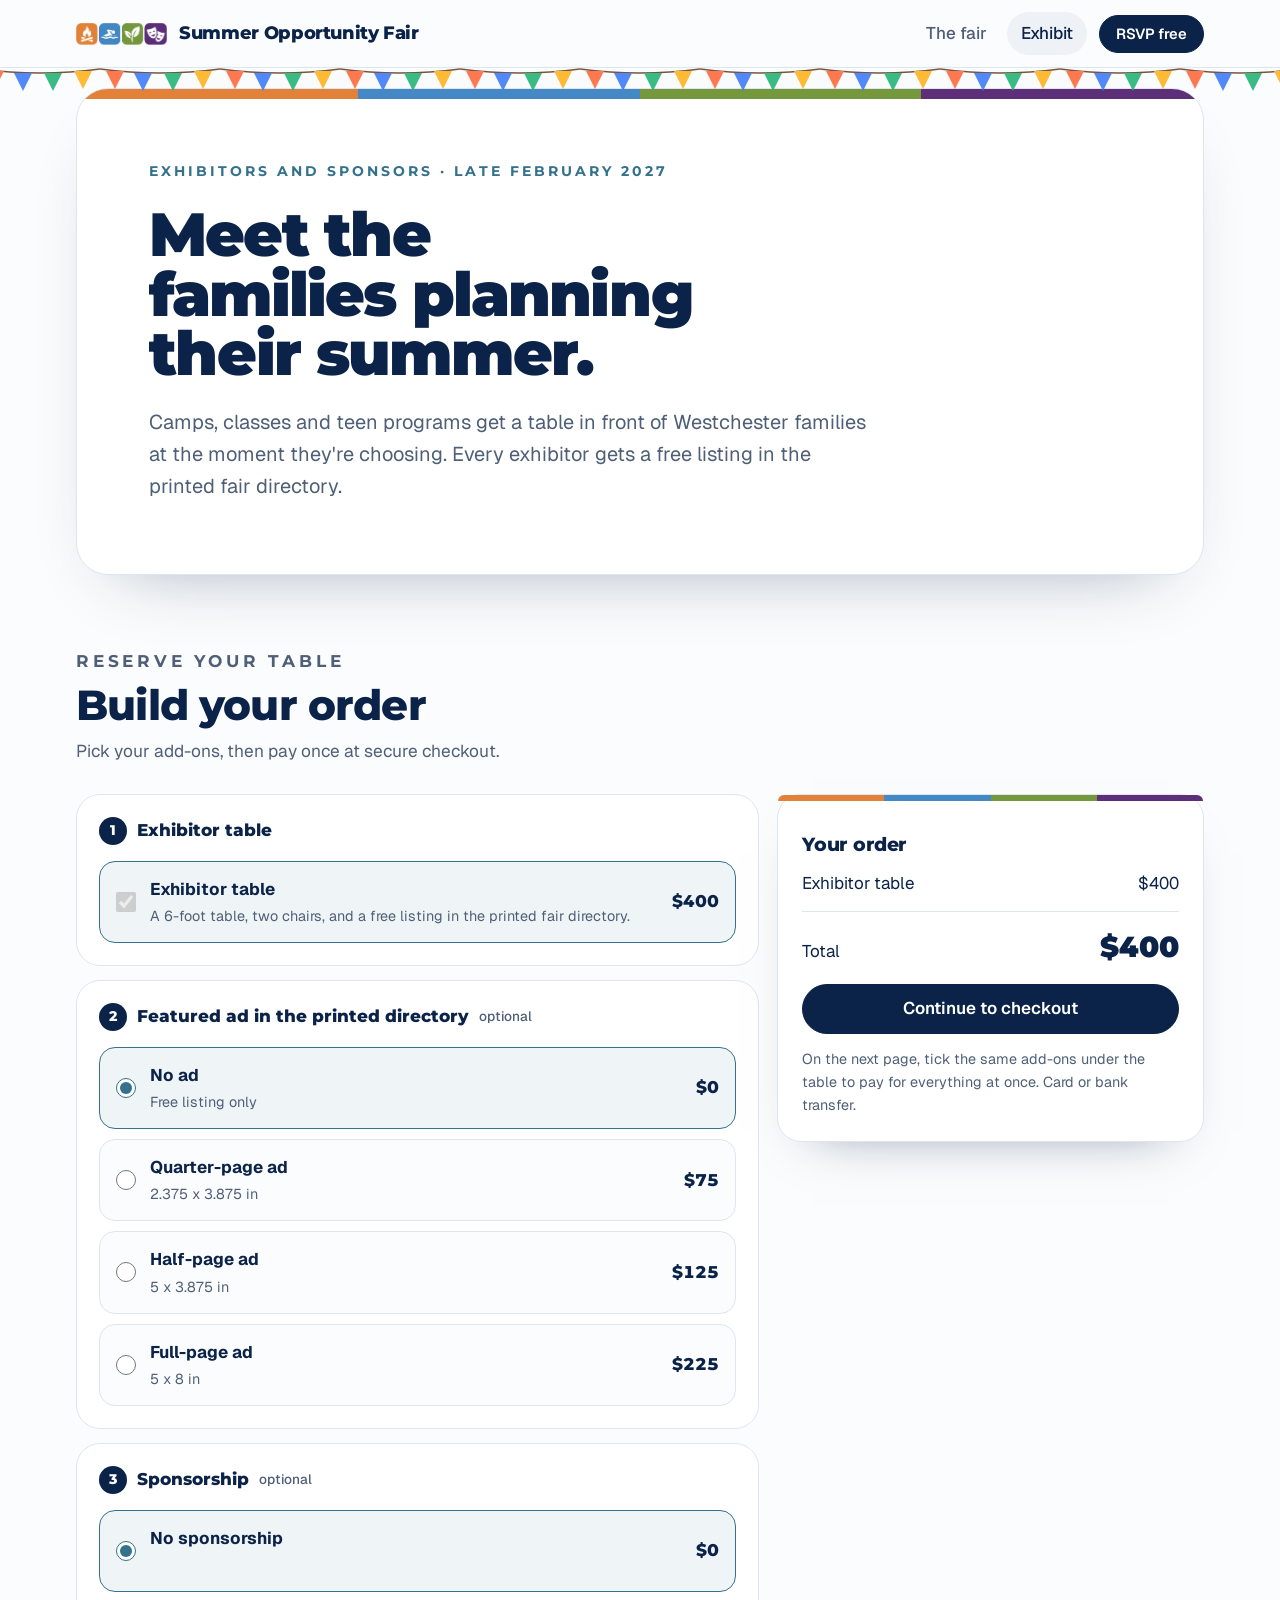
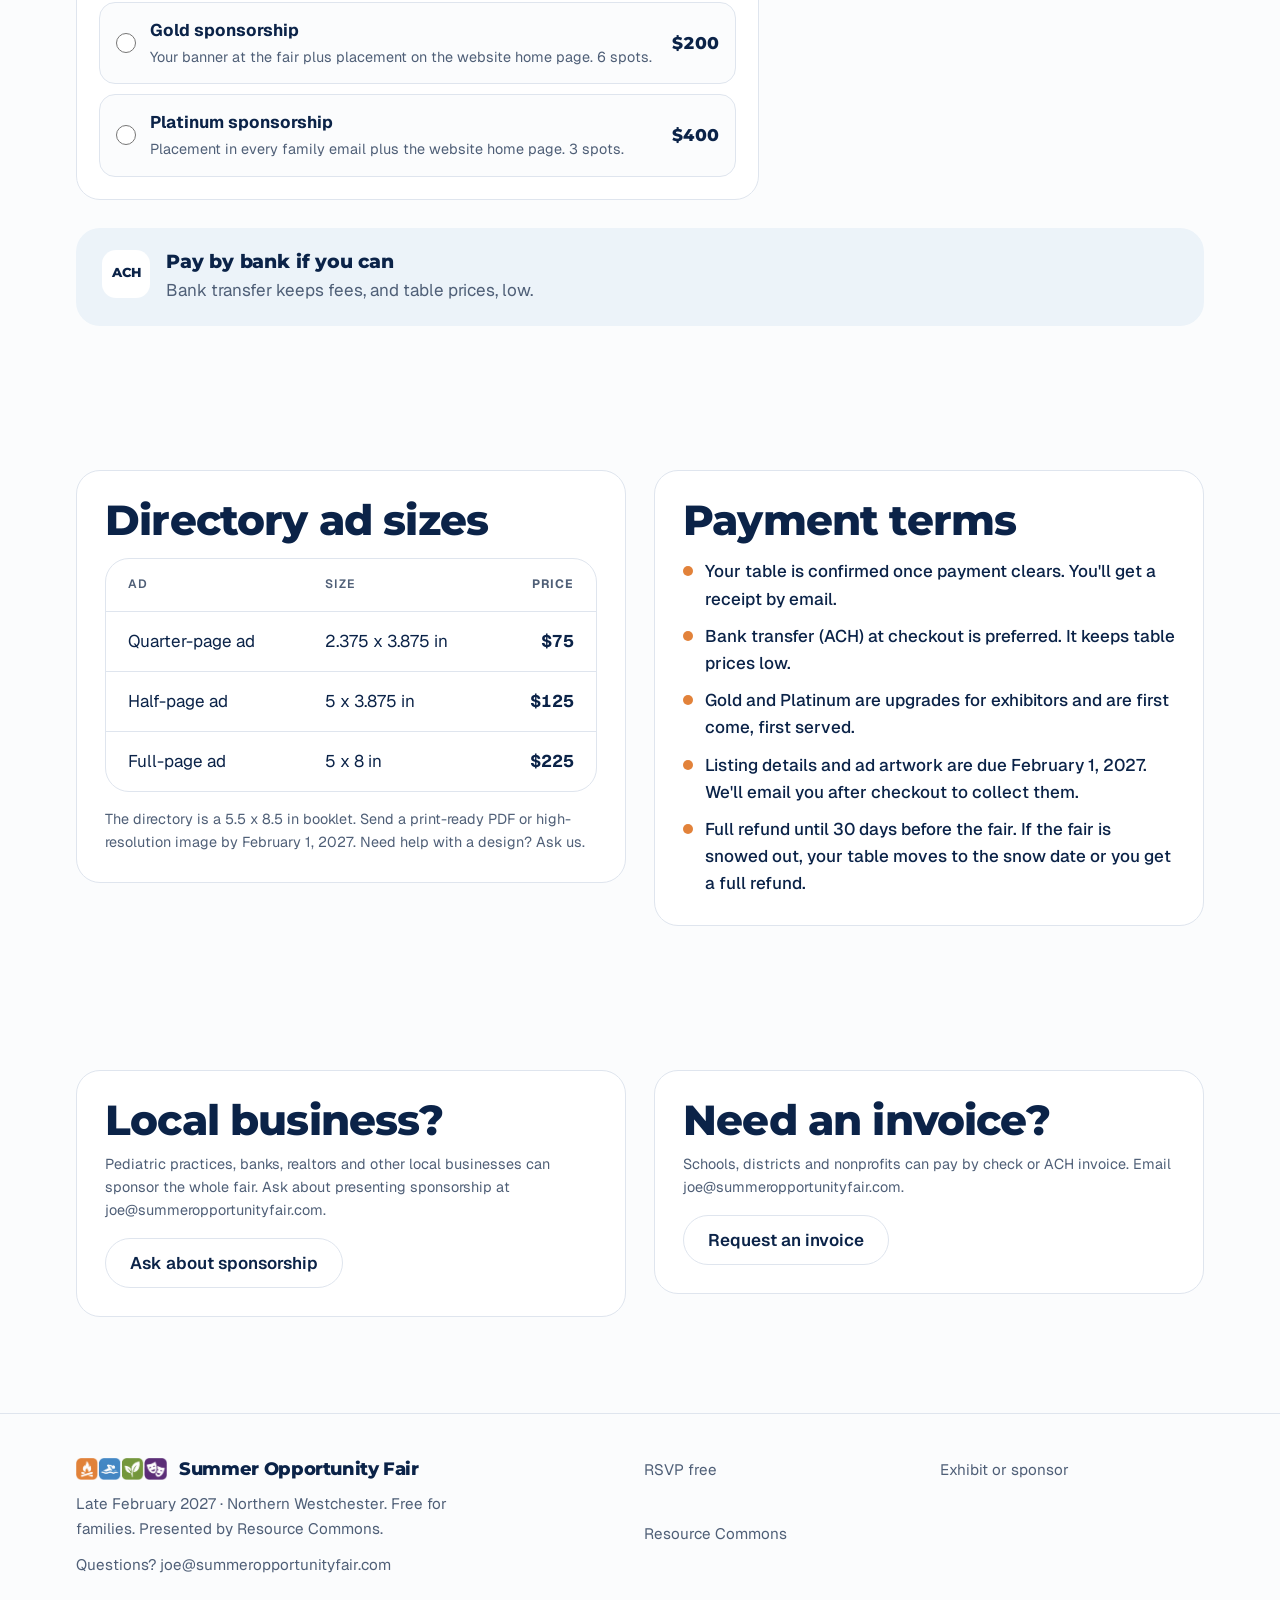
==== commit adc510e6: "Add files via upload" ====
--- a/exhibit.html
+++ b/exhibit.html
@@ -37,15 +37,23 @@
 <p class="lede">Camps, classes and teen programs get a table in front of Westchester families at the moment they're choosing. Every exhibitor gets a free listing in the printed fair directory.</p>
 </div></div></section>
 <section class="band"><div class="wrap">
-<div class="sec-h"><p class="kicker">Step 1</p><h2>Reserve your table</h2><p>Every table includes a free listing in the printed fair directory.</p></div>
-<div class="opt table-opt"><div class="opt-h"><h3>Exhibitor table</h3><span class="opt-p">$400</span></div><p>A 6-foot table, two chairs, and a free listing in the printed fair directory.</p><a class="btn" data-link="pay-TABLE" href="#">Reserve a table</a></div>
-<div class="sec-h"><p class="kicker">Step 2 · optional</p><h2>Add a featured ad</h2><p>Stand out in the printed directory families take home. Each ad checks out separately. Use the same email as your table so we can match them.</p></div>
-<div class="opts"><div class="opt"><div class="opt-h"><h3>Quarter-page ad</h3><span class="opt-p">$75</span></div><p>2.375 x 3.875 in. Artwork due February 1, 2027.</p><a class="btn" data-link="pay-QUARTER" href="#">Add quarter-page ad</a></div><div class="opt"><div class="opt-h"><h3>Half-page ad</h3><span class="opt-p">$125</span></div><p>5 x 3.875 in. Artwork due February 1, 2027.</p><a class="btn" data-link="pay-HALF" href="#">Add half-page ad</a></div><div class="opt"><div class="opt-h"><h3>Full-page ad</h3><span class="opt-p">$225</span></div><p>5 x 8 in. Artwork due February 1, 2027.</p><a class="btn" data-link="pay-FULL" href="#">Add full-page ad</a></div></div>
+<div class="sec-h"><p class="kicker">Reserve your table</p><h2>Build your order</h2><p>Pick your add-ons, then pay once at secure checkout.</p></div>
+<div class="order">
+<form class="steps" id="order" novalidate>
+<fieldset class="step"><legend><span class="n">1</span>Exhibitor table</legend>
+<label class="pick on"><input type="checkbox" checked disabled id="tbl"><span class="pick-b"><strong>Exhibitor table</strong><span>A 6-foot table, two chairs, and a free listing in the printed fair directory.</span></span><span class="pick-p">$400</span></label></fieldset>
+<fieldset class="step"><legend><span class="n">2</span>Featured ad in the printed directory <em>optional</em></legend><label class="pick"><input type="radio" name="ad" value="" data-price="0" id="ad-none" checked><span class="pick-b"><strong>No ad</strong><span>Free listing only</span></span><span class="pick-p">$0</span></label><label class="pick"><input type="radio" name="ad" value="QUARTER" data-price="75" id="ad-quarter"><span class="pick-b"><strong>Quarter-page ad</strong><span>2.375 x 3.875 in</span></span><span class="pick-p">$75</span></label><label class="pick"><input type="radio" name="ad" value="HALF" data-price="125" id="ad-half"><span class="pick-b"><strong>Half-page ad</strong><span>5 x 3.875 in</span></span><span class="pick-p">$125</span></label><label class="pick"><input type="radio" name="ad" value="FULL" data-price="225" id="ad-full"><span class="pick-b"><strong>Full-page ad</strong><span>5 x 8 in</span></span><span class="pick-p">$225</span></label></fieldset>
+<fieldset class="step"><legend><span class="n">3</span>Sponsorship <em>optional</em></legend><label class="pick"><input type="radio" name="sp" value="" data-price="0" id="sp-none" checked><span class="pick-b"><strong>No sponsorship</strong><span>&nbsp;</span></span><span class="pick-p">$0</span></label><label class="pick"><input type="radio" name="sp" value="GOLD" data-price="200" id="sp-gold"><span class="pick-b"><strong>Gold sponsorship</strong><span>Your banner at the fair plus placement on the website home page. 6 spots.</span></span><span class="pick-p">$200</span></label><label class="pick"><input type="radio" name="sp" value="PLATINUM" data-price="400" id="sp-platinum"><span class="pick-b"><strong>Platinum sponsorship</strong><span>Placement in every family email plus the website home page. 3 spots.</span></span><span class="pick-p">$400</span></label></fieldset>
+</form>
+<aside class="summary" aria-live="polite">
+<h3>Your order</h3>
+<ul id="sum-lines"></ul>
+<div class="sum-total"><span>Total</span><strong id="sum-total">$400</strong></div>
+<a class="btn" id="checkout" data-link="pay-TABLE" href="#">Continue to checkout</a>
+<p class="small-note" id="sum-note">On the next page, tick the same add-ons under the table to pay for everything at once. Card or bank transfer.</p>
+</aside>
+</div>
 <div class="ach"><span class="ic" aria-hidden="true">ACH</span><div><h3>Pay by bank if you can</h3><p>Bank transfer keeps fees, and table prices, low.</p></div></div>
-</div></section>
-<section class="band"><div class="wrap">
-<div class="sec-h"><p class="kicker">Step 3 · optional</p><h2>Add a sponsorship</h2><p>First come, first served. Each checks out separately.</p></div>
-<div class="opts"><div class="opt"><div class="opt-h"><h3>Gold sponsorship</h3><span class="opt-p">$200</span></div><p>Your banner at the fair plus placement on the website home page.</p><span class="pill cap">6 spots</span><a class="btn" data-link="pay-GOLD" href="#">Buy Gold</a></div><div class="opt"><div class="opt-h"><h3>Platinum sponsorship</h3><span class="opt-p">$400</span></div><p>Placement in every family email plus the website home page.</p><span class="pill cap">3 spots</span><a class="btn" data-link="pay-PLATINUM" href="#">Buy Platinum</a></div></div>
 </div></section>
 <section class="band"><div class="wrap two">
 <div><h2>Directory ad sizes</h2><div class="tbl"><table><thead><tr><th>Ad</th><th>Size</th><th class="num">Price</th></tr></thead><tbody><tr><td>Quarter-page ad</td><td>2.375 x 3.875 in</td><td class='num'>$75</td></tr><tr><td>Half-page ad</td><td>5 x 3.875 in</td><td class='num'>$125</td></tr><tr><td>Full-page ad</td><td>5 x 8 in</td><td class='num'>$225</td></tr></tbody></table></div>
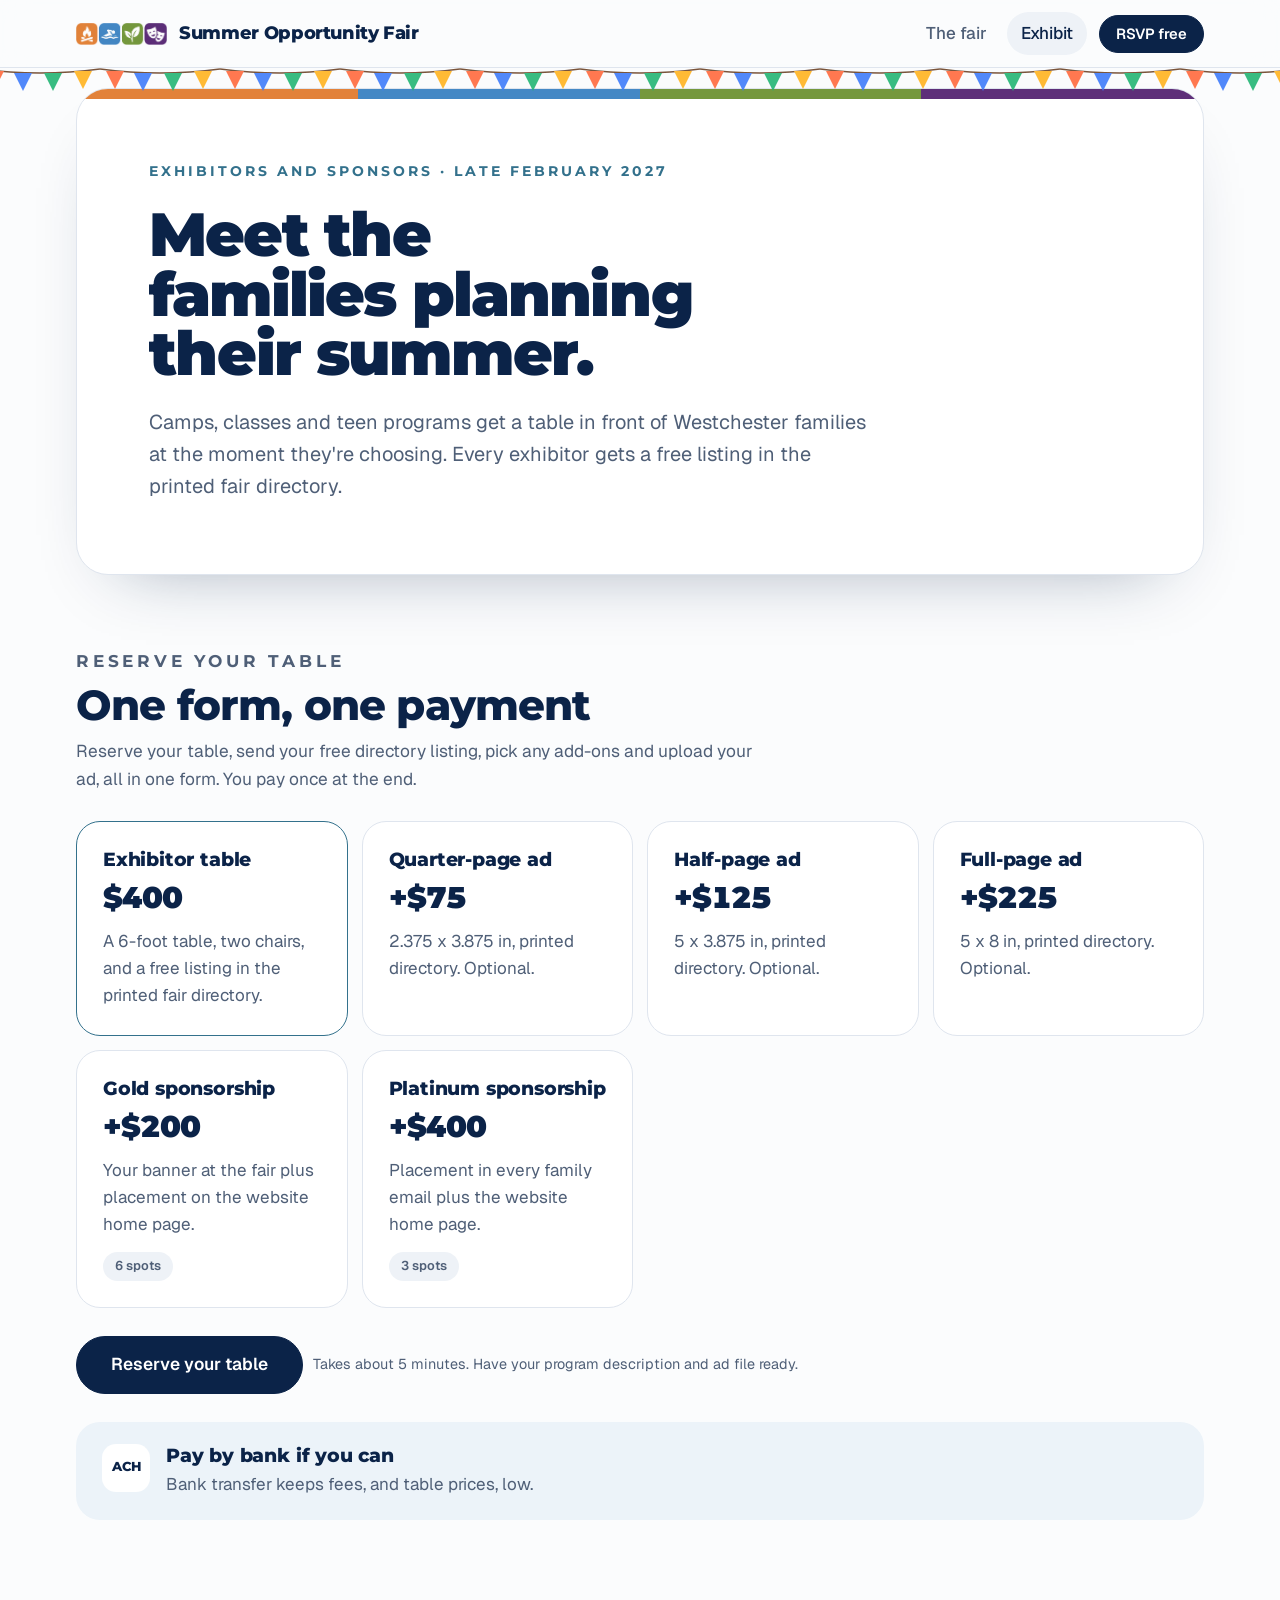
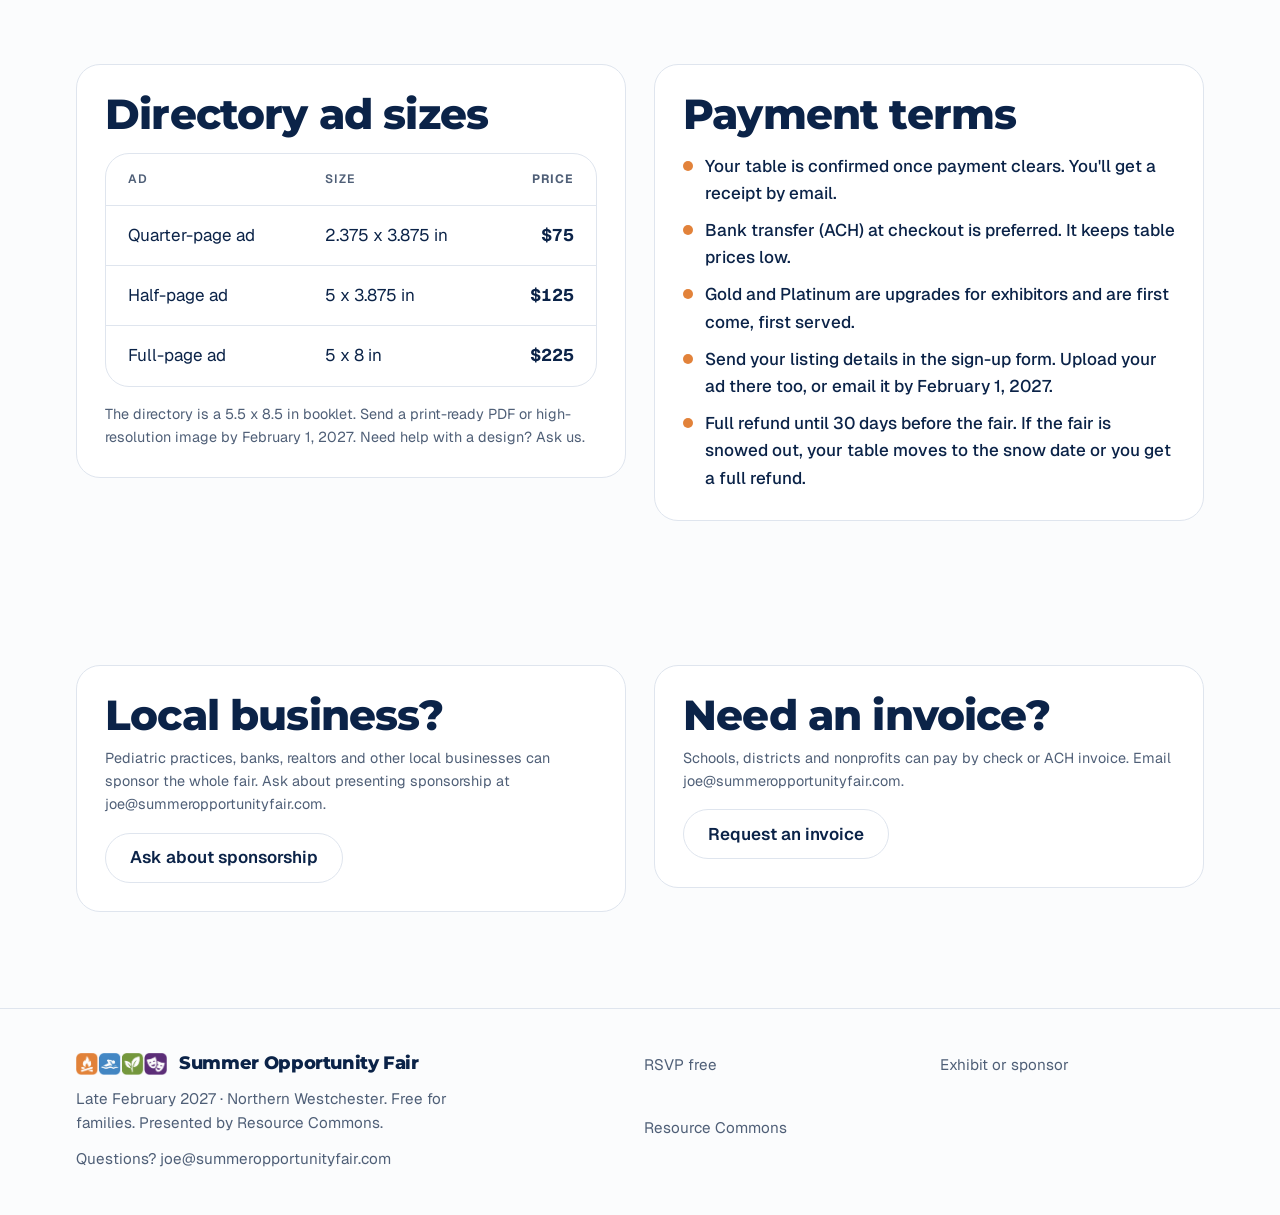
==== commit 94ed1872: "Update exhibit.html" ====
--- a/exhibit.html
+++ b/exhibit.html
@@ -5,7 +5,6 @@
 <meta name="viewport" content="width=device-width, initial-scale=1, viewport-fit=cover">
 <title>Exhibit · Summer Opportunity Fair</title>
 <meta name="description" content="Reserve an exhibitor table, directory ad or sponsorship for the Summer Opportunity Fair in Westchester.">
-<meta name="claude:viewport-fit-sides" content="cover">
 <link rel="preconnect" href="https://fonts.googleapis.com">
 <link rel="preconnect" href="https://fonts.gstatic.com" crossorigin>
 <link rel="stylesheet" href="https://fonts.googleapis.com/css2?family=Montserrat:wght@600;700;800;900&family=Geist:wght@400;500;600&display=swap">
@@ -24,6 +23,7 @@
 <meta name="twitter:card" content="summary_large_image">
 <meta name="twitter:image" content="https://summeropportunityfair.com/og-image.png">
 <link rel="stylesheet" href="style.css">
+<style>.btn.big { min-height: 58px; padding: 0 34px; font-size: 1.08rem; }</style>
 </head>
 <body>
 <header class="top"><div class="wrap top-in">
@@ -37,28 +37,19 @@
 <p class="lede">Camps, classes and teen programs get a table in front of Westchester families at the moment they're choosing. Every exhibitor gets a free listing in the printed fair directory.</p>
 </div></div></section>
 <section class="band"><div class="wrap">
-<div class="sec-h"><p class="kicker">Reserve your table</p><h2>Build your order</h2><p>Pick your add-ons, then pay once at secure checkout.</p></div>
-<div class="order">
-<form class="steps" id="order" novalidate>
-<fieldset class="step"><legend><span class="n">1</span>Exhibitor table</legend>
-<label class="pick on"><input type="checkbox" checked disabled id="tbl"><span class="pick-b"><strong>Exhibitor table</strong><span>A 6-foot table, two chairs, and a free listing in the printed fair directory.</span></span><span class="pick-p">$400</span></label></fieldset>
-<fieldset class="step"><legend><span class="n">2</span>Featured ad in the printed directory <em>optional</em></legend><label class="pick"><input type="radio" name="ad" value="" data-price="0" id="ad-none" checked><span class="pick-b"><strong>No ad</strong><span>Free listing only</span></span><span class="pick-p">$0</span></label><label class="pick"><input type="radio" name="ad" value="QUARTER" data-price="75" id="ad-quarter"><span class="pick-b"><strong>Quarter-page ad</strong><span>2.375 x 3.875 in</span></span><span class="pick-p">$75</span></label><label class="pick"><input type="radio" name="ad" value="HALF" data-price="125" id="ad-half"><span class="pick-b"><strong>Half-page ad</strong><span>5 x 3.875 in</span></span><span class="pick-p">$125</span></label><label class="pick"><input type="radio" name="ad" value="FULL" data-price="225" id="ad-full"><span class="pick-b"><strong>Full-page ad</strong><span>5 x 8 in</span></span><span class="pick-p">$225</span></label></fieldset>
-<fieldset class="step"><legend><span class="n">3</span>Sponsorship <em>optional</em></legend><label class="pick"><input type="radio" name="sp" value="" data-price="0" id="sp-none" checked><span class="pick-b"><strong>No sponsorship</strong><span>&nbsp;</span></span><span class="pick-p">$0</span></label><label class="pick"><input type="radio" name="sp" value="GOLD" data-price="200" id="sp-gold"><span class="pick-b"><strong>Gold sponsorship</strong><span>Your banner at the fair plus placement on the website home page. 6 spots.</span></span><span class="pick-p">$200</span></label><label class="pick"><input type="radio" name="sp" value="PLATINUM" data-price="400" id="sp-platinum"><span class="pick-b"><strong>Platinum sponsorship</strong><span>Placement in every family email plus the website home page. 3 spots.</span></span><span class="pick-p">$400</span></label></fieldset>
-</form>
-<aside class="summary" aria-live="polite">
-<h3>Your order</h3>
-<ul id="sum-lines"></ul>
-<div class="sum-total"><span>Total</span><strong id="sum-total">$400</strong></div>
-<a class="btn" id="checkout" data-link="pay-TABLE" href="#">Continue to checkout</a>
-<p class="small-note" id="sum-note">On the next page, tick the same add-ons under the table to pay for everything at once. Card or bank transfer.</p>
-</aside>
+<div class="sec-h"><p class="kicker">Reserve your table</p><h2>One form, one payment</h2><p>Reserve your table, send your free directory listing, pick any add-ons and upload your ad, all in one form. You pay once at the end.</p></div>
+<div class="opts">
+<div class="opt table-opt"><div class="opt-h"><h3>Exhibitor table</h3><span class="opt-p">$400</span></div><p>A 6-foot table, two chairs, and a free listing in the printed fair directory.</p></div>
+<div class="opt"><div class="opt-h"><h3>Quarter-page ad</h3><span class="opt-p">+$75</span></div><p>2.375 x 3.875 in, printed directory. Optional.</p></div><div class="opt"><div class="opt-h"><h3>Half-page ad</h3><span class="opt-p">+$125</span></div><p>5 x 3.875 in, printed directory. Optional.</p></div><div class="opt"><div class="opt-h"><h3>Full-page ad</h3><span class="opt-p">+$225</span></div><p>5 x 8 in, printed directory. Optional.</p></div>
+<div class="opt"><div class="opt-h"><h3>Gold sponsorship</h3><span class="opt-p">+$200</span></div><p>Your banner at the fair plus placement on the website home page.</p><span class="pill cap">6 spots</span></div><div class="opt"><div class="opt-h"><h3>Platinum sponsorship</h3><span class="opt-p">+$400</span></div><p>Placement in every family email plus the website home page.</p><span class="pill cap">3 spots</span></div>
 </div>
+<div class="cta"><a class="btn big" data-link="signupForm" href="#">Reserve your table</a><p class="small-note">Takes about 5 minutes. Have your program description and ad file ready.</p></div>
 <div class="ach"><span class="ic" aria-hidden="true">ACH</span><div><h3>Pay by bank if you can</h3><p>Bank transfer keeps fees, and table prices, low.</p></div></div>
 </div></section>
 <section class="band"><div class="wrap two">
 <div><h2>Directory ad sizes</h2><div class="tbl"><table><thead><tr><th>Ad</th><th>Size</th><th class="num">Price</th></tr></thead><tbody><tr><td>Quarter-page ad</td><td>2.375 x 3.875 in</td><td class='num'>$75</td></tr><tr><td>Half-page ad</td><td>5 x 3.875 in</td><td class='num'>$125</td></tr><tr><td>Full-page ad</td><td>5 x 8 in</td><td class='num'>$225</td></tr></tbody></table></div>
 <p class="small-note">The directory is a 5.5 x 8.5 in booklet. Send a print-ready PDF or high-resolution image by February 1, 2027. Need help with a design? Ask us.</p></div>
-<div><h2>Payment terms</h2><ul class="talks"><li>Your table is confirmed once payment clears. You&#x27;ll get a receipt by email.</li><li>Bank transfer (ACH) at checkout is preferred. It keeps table prices low.</li><li>Gold and Platinum are upgrades for exhibitors and are first come, first served.</li><li>Listing details and ad artwork are due February 1, 2027. We&#x27;ll email you after checkout to collect them.</li><li>Full refund until 30 days before the fair. If the fair is snowed out, your table moves to the snow date or you get a full refund.</li></ul></div>
+<div><h2>Payment terms</h2><ul class="talks"><li>Your table is confirmed once payment clears. You&#x27;ll get a receipt by email.</li><li>Bank transfer (ACH) at checkout is preferred. It keeps table prices low.</li><li>Gold and Platinum are upgrades for exhibitors and are first come, first served.</li><li>Send your listing details in the sign-up form. Upload your ad there too, or email it by February 1, 2027.</li><li>Full refund until 30 days before the fair. If the fair is snowed out, your table moves to the snow date or you get a full refund.</li></ul></div>
 </div></section>
 <section class="band"><div class="wrap two">
 <div><h2>Local business?</h2><p class="small-note">Pediatric practices, banks, realtors and other local businesses can sponsor the whole fair. Ask about presenting sponsorship at joe@summeropportunityfair.com.</p><a class="btn ghost" data-link="contact" href="#">Ask about sponsorship</a></div>
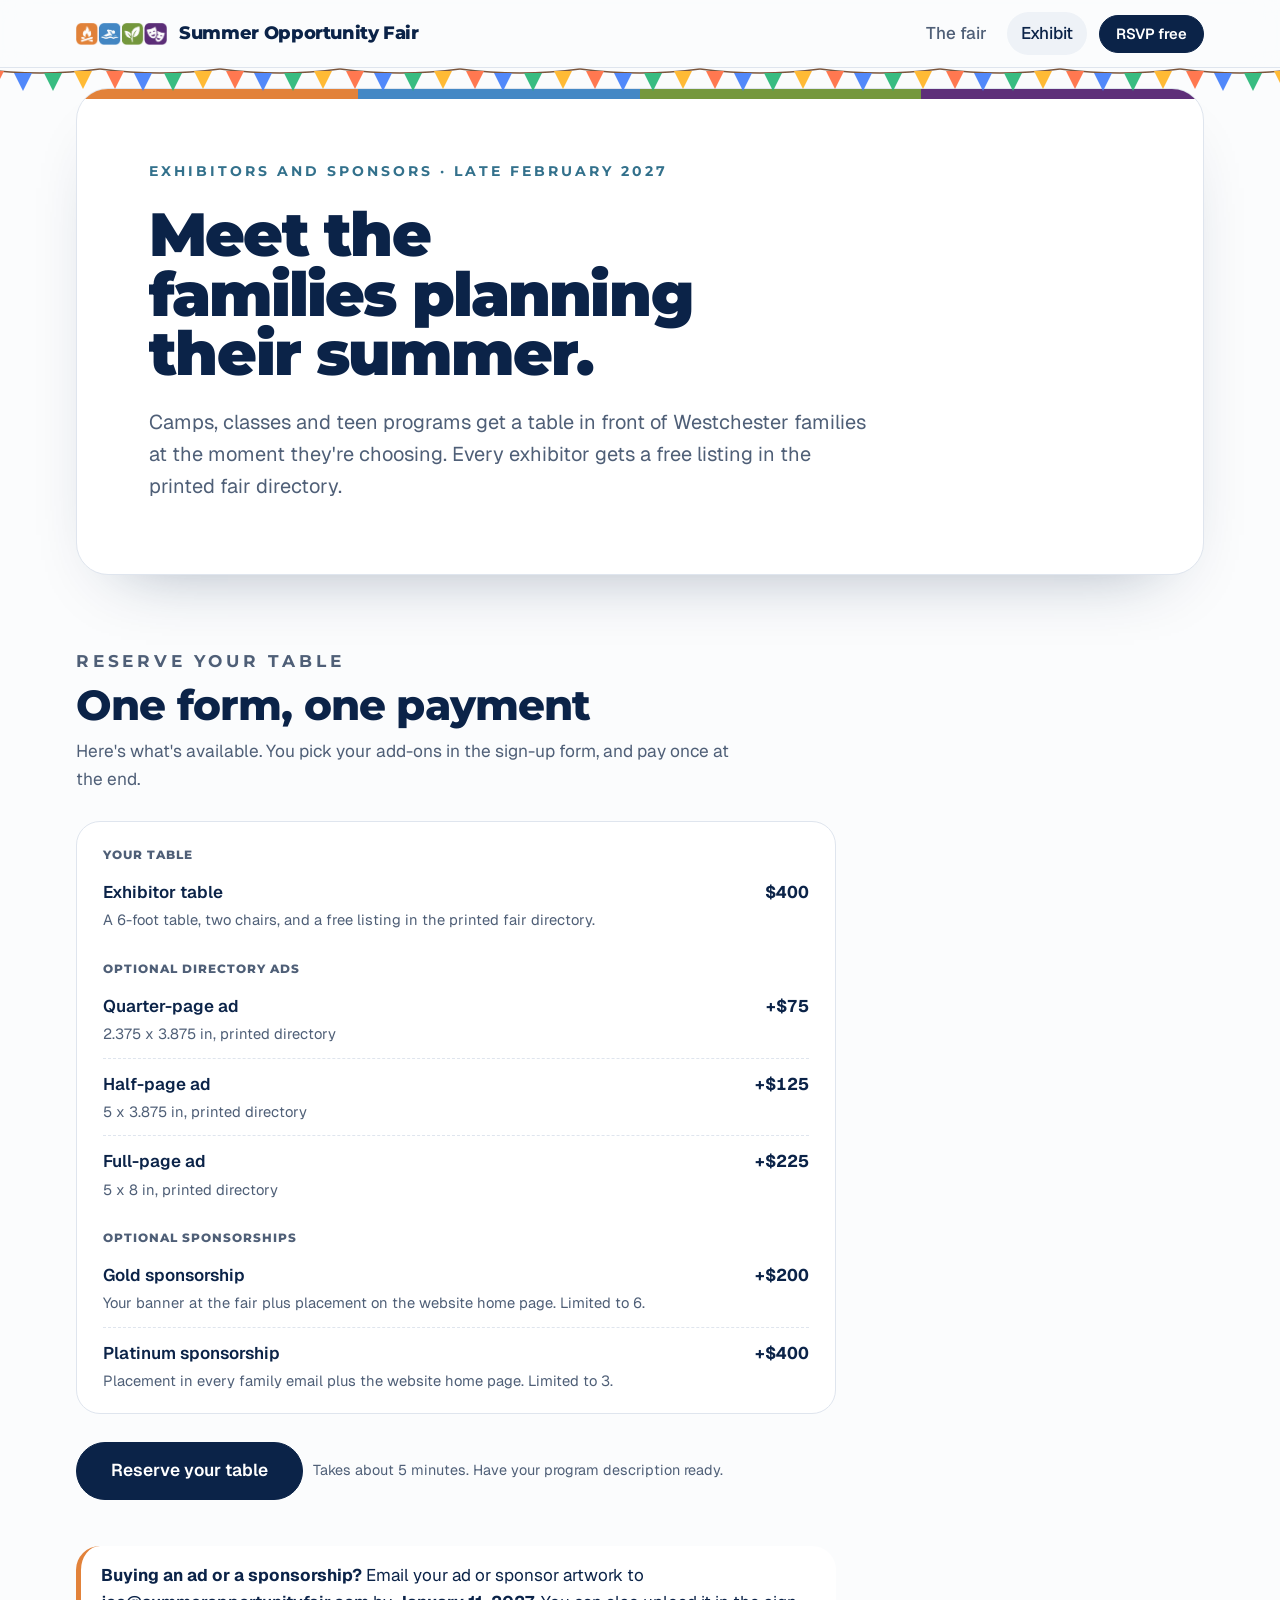
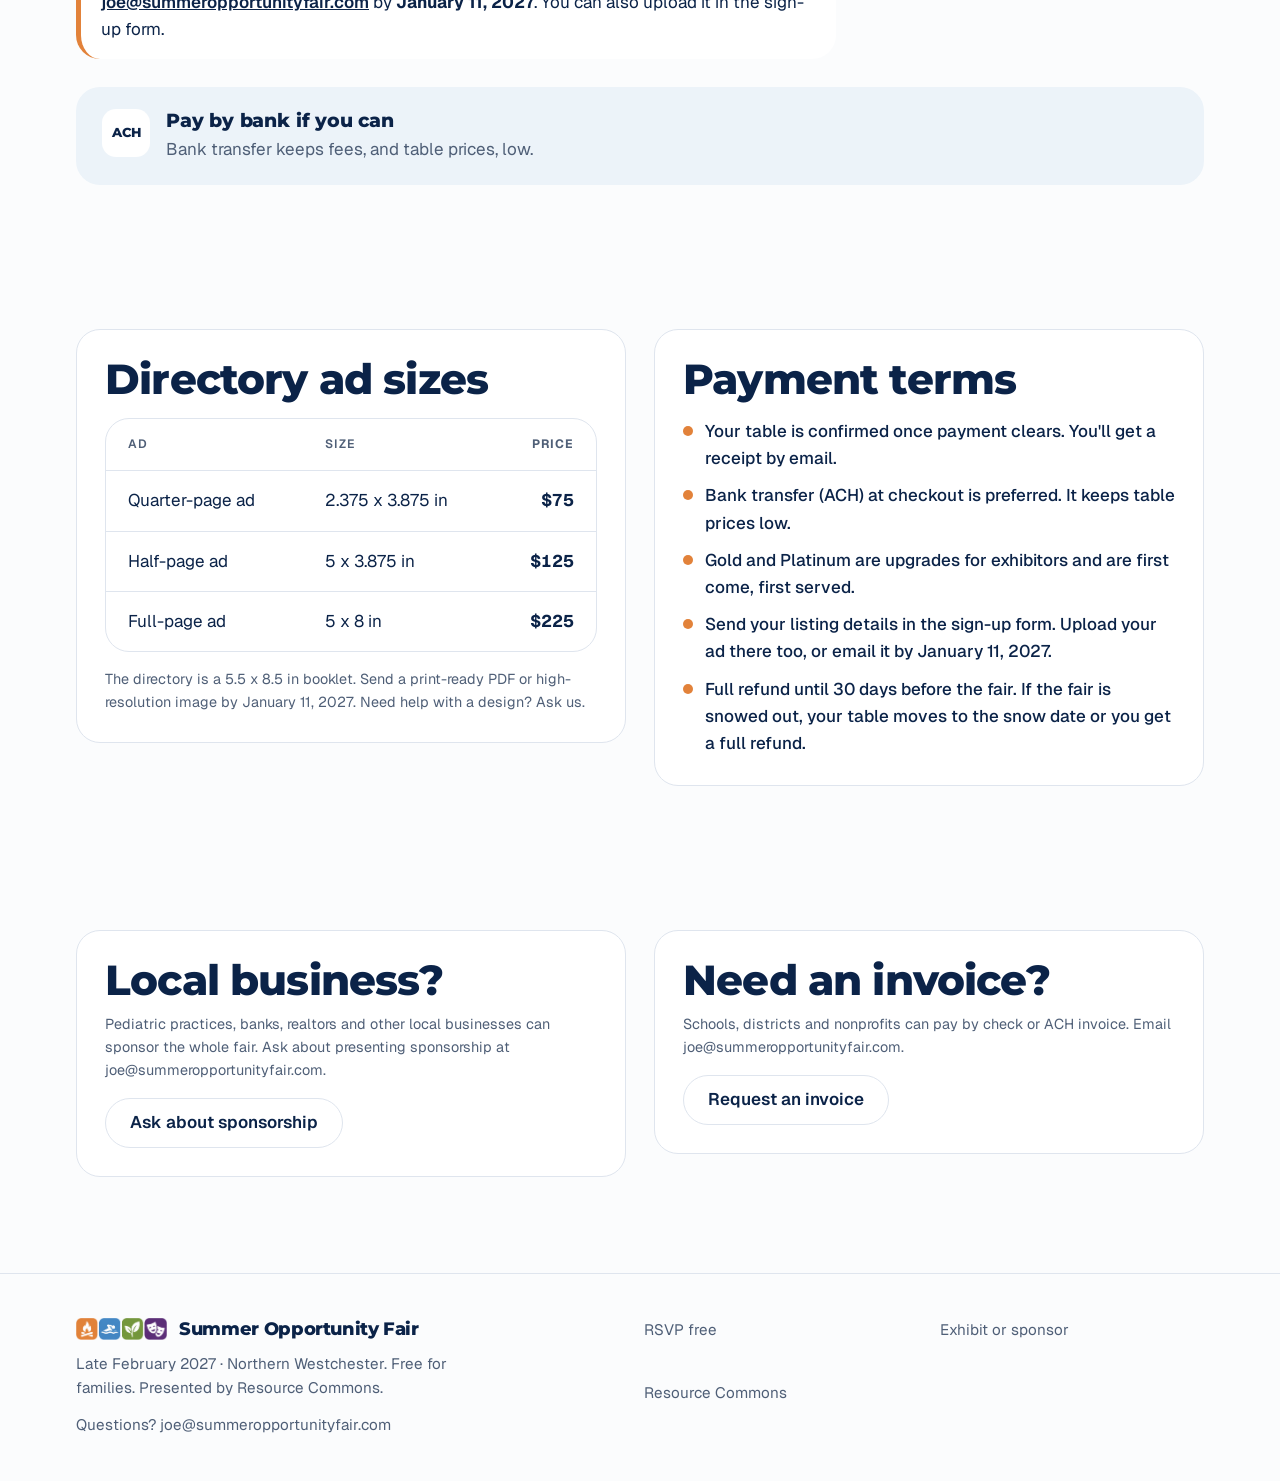
==== commit 7650ed68: "Revise exhibit.html for table reservations and ads Updated the exhibit page with new table reservati" ====
--- a/exhibit.html
+++ b/exhibit.html
@@ -23,7 +23,6 @@
 <meta name="twitter:card" content="summary_large_image">
 <meta name="twitter:image" content="https://summeropportunityfair.com/og-image.png">
 <link rel="stylesheet" href="style.css">
-<style>.btn.big { min-height: 58px; padding: 0 34px; font-size: 1.08rem; }</style>
 </head>
 <body>
 <header class="top"><div class="wrap top-in">
@@ -37,19 +36,36 @@
 <p class="lede">Camps, classes and teen programs get a table in front of Westchester families at the moment they're choosing. Every exhibitor gets a free listing in the printed fair directory.</p>
 </div></div></section>
 <section class="band"><div class="wrap">
-<div class="sec-h"><p class="kicker">Reserve your table</p><h2>One form, one payment</h2><p>Reserve your table, send your free directory listing, pick any add-ons and upload your ad, all in one form. You pay once at the end.</p></div>
-<div class="opts">
-<div class="opt table-opt"><div class="opt-h"><h3>Exhibitor table</h3><span class="opt-p">$400</span></div><p>A 6-foot table, two chairs, and a free listing in the printed fair directory.</p></div>
-<div class="opt"><div class="opt-h"><h3>Quarter-page ad</h3><span class="opt-p">+$75</span></div><p>2.375 x 3.875 in, printed directory. Optional.</p></div><div class="opt"><div class="opt-h"><h3>Half-page ad</h3><span class="opt-p">+$125</span></div><p>5 x 3.875 in, printed directory. Optional.</p></div><div class="opt"><div class="opt-h"><h3>Full-page ad</h3><span class="opt-p">+$225</span></div><p>5 x 8 in, printed directory. Optional.</p></div>
-<div class="opt"><div class="opt-h"><h3>Gold sponsorship</h3><span class="opt-p">+$200</span></div><p>Your banner at the fair plus placement on the website home page.</p><span class="pill cap">6 spots</span></div><div class="opt"><div class="opt-h"><h3>Platinum sponsorship</h3><span class="opt-p">+$400</span></div><p>Placement in every family email plus the website home page.</p><span class="pill cap">3 spots</span></div>
+<div class="sec-h"><p class="kicker">Reserve your table</p><h2>One form, one payment</h2><p>Here's what's available. You pick your add-ons in the sign-up form, and pay once at the end.</p></div>
+<style>
+.plist { border: 1px solid var(--line); border-radius: var(--r); background: var(--card); padding: 8px 26px; max-width: 760px; }
+.plist h3 { font-size: .78rem; letter-spacing: .08em; text-transform: uppercase; color: var(--muted); margin: 18px 0 4px; }
+.plist ul { list-style: none; margin: 0; padding: 0; }
+.plist li { display: flex; justify-content: space-between; align-items: baseline; gap: 16px; padding: 12px 0; border-bottom: 1px dashed var(--line); }
+.plist li:last-child { border-bottom: 0; }
+.plist .nm { font-weight: 600; }
+.plist .ds { display: block; color: var(--muted); font-size: .92rem; font-weight: 400; margin-top: 2px; }
+.plist .pr { font-weight: 700; font-variant-numeric: tabular-nums; white-space: nowrap; }
+.art-note { max-width: 760px; margin-top: 18px; padding: 16px 20px; border-radius: var(--r); background: var(--card); border-left: 5px solid #e2823a; }
+.art-note a { font-weight: 600; }
+.btn.big { min-height: 58px; padding: 0 34px; font-size: 1.08rem; }
+</style>
+<div class="plist">
+<h3>Your table</h3>
+<ul><li><span class="nm">Exhibitor table<span class="ds">A 6-foot table, two chairs, and a free listing in the printed fair directory.</span></span><span class="pr">$400</span></li></ul>
+<h3>Optional directory ads</h3>
+<ul><li><span class="nm">Quarter-page ad<span class="ds">2.375 x 3.875 in, printed directory</span></span><span class="pr">+$75</span></li><li><span class="nm">Half-page ad<span class="ds">5 x 3.875 in, printed directory</span></span><span class="pr">+$125</span></li><li><span class="nm">Full-page ad<span class="ds">5 x 8 in, printed directory</span></span><span class="pr">+$225</span></li></ul>
+<h3>Optional sponsorships</h3>
+<ul><li><span class="nm">Gold sponsorship<span class="ds">Your banner at the fair plus placement on the website home page. Limited to 6.</span></span><span class="pr">+$200</span></li><li><span class="nm">Platinum sponsorship<span class="ds">Placement in every family email plus the website home page. Limited to 3.</span></span><span class="pr">+$400</span></li></ul>
 </div>
-<div class="cta"><a class="btn big" data-link="signupForm" href="#">Reserve your table</a><p class="small-note">Takes about 5 minutes. Have your program description and ad file ready.</p></div>
+<div class="cta"><a class="btn big" data-link="signupForm" href="#">Reserve your table</a><p class="small-note">Takes about 5 minutes. Have your program description ready.</p></div>
+<div class="art-note"><strong>Buying an ad or a sponsorship?</strong> Email your ad or sponsor artwork to <a href="mailto:joe@summeropportunityfair.com">joe@summeropportunityfair.com</a> by <strong>January 11, 2027</strong>. You can also upload it in the sign-up form.</div>
 <div class="ach"><span class="ic" aria-hidden="true">ACH</span><div><h3>Pay by bank if you can</h3><p>Bank transfer keeps fees, and table prices, low.</p></div></div>
 </div></section>
 <section class="band"><div class="wrap two">
 <div><h2>Directory ad sizes</h2><div class="tbl"><table><thead><tr><th>Ad</th><th>Size</th><th class="num">Price</th></tr></thead><tbody><tr><td>Quarter-page ad</td><td>2.375 x 3.875 in</td><td class='num'>$75</td></tr><tr><td>Half-page ad</td><td>5 x 3.875 in</td><td class='num'>$125</td></tr><tr><td>Full-page ad</td><td>5 x 8 in</td><td class='num'>$225</td></tr></tbody></table></div>
-<p class="small-note">The directory is a 5.5 x 8.5 in booklet. Send a print-ready PDF or high-resolution image by February 1, 2027. Need help with a design? Ask us.</p></div>
-<div><h2>Payment terms</h2><ul class="talks"><li>Your table is confirmed once payment clears. You&#x27;ll get a receipt by email.</li><li>Bank transfer (ACH) at checkout is preferred. It keeps table prices low.</li><li>Gold and Platinum are upgrades for exhibitors and are first come, first served.</li><li>Send your listing details in the sign-up form. Upload your ad there too, or email it by February 1, 2027.</li><li>Full refund until 30 days before the fair. If the fair is snowed out, your table moves to the snow date or you get a full refund.</li></ul></div>
+<p class="small-note">The directory is a 5.5 x 8.5 in booklet. Send a print-ready PDF or high-resolution image by January 11, 2027. Need help with a design? Ask us.</p></div>
+<div><h2>Payment terms</h2><ul class="talks"><li>Your table is confirmed once payment clears. You&#x27;ll get a receipt by email.</li><li>Bank transfer (ACH) at checkout is preferred. It keeps table prices low.</li><li>Gold and Platinum are upgrades for exhibitors and are first come, first served.</li><li>Send your listing details in the sign-up form. Upload your ad there too, or email it by January 11, 2027.</li><li>Full refund until 30 days before the fair. If the fair is snowed out, your table moves to the snow date or you get a full refund.</li></ul></div>
 </div></section>
 <section class="band"><div class="wrap two">
 <div><h2>Local business?</h2><p class="small-note">Pediatric practices, banks, realtors and other local businesses can sponsor the whole fair. Ask about presenting sponsorship at joe@summeropportunityfair.com.</p><a class="btn ghost" data-link="contact" href="#">Ask about sponsorship</a></div>
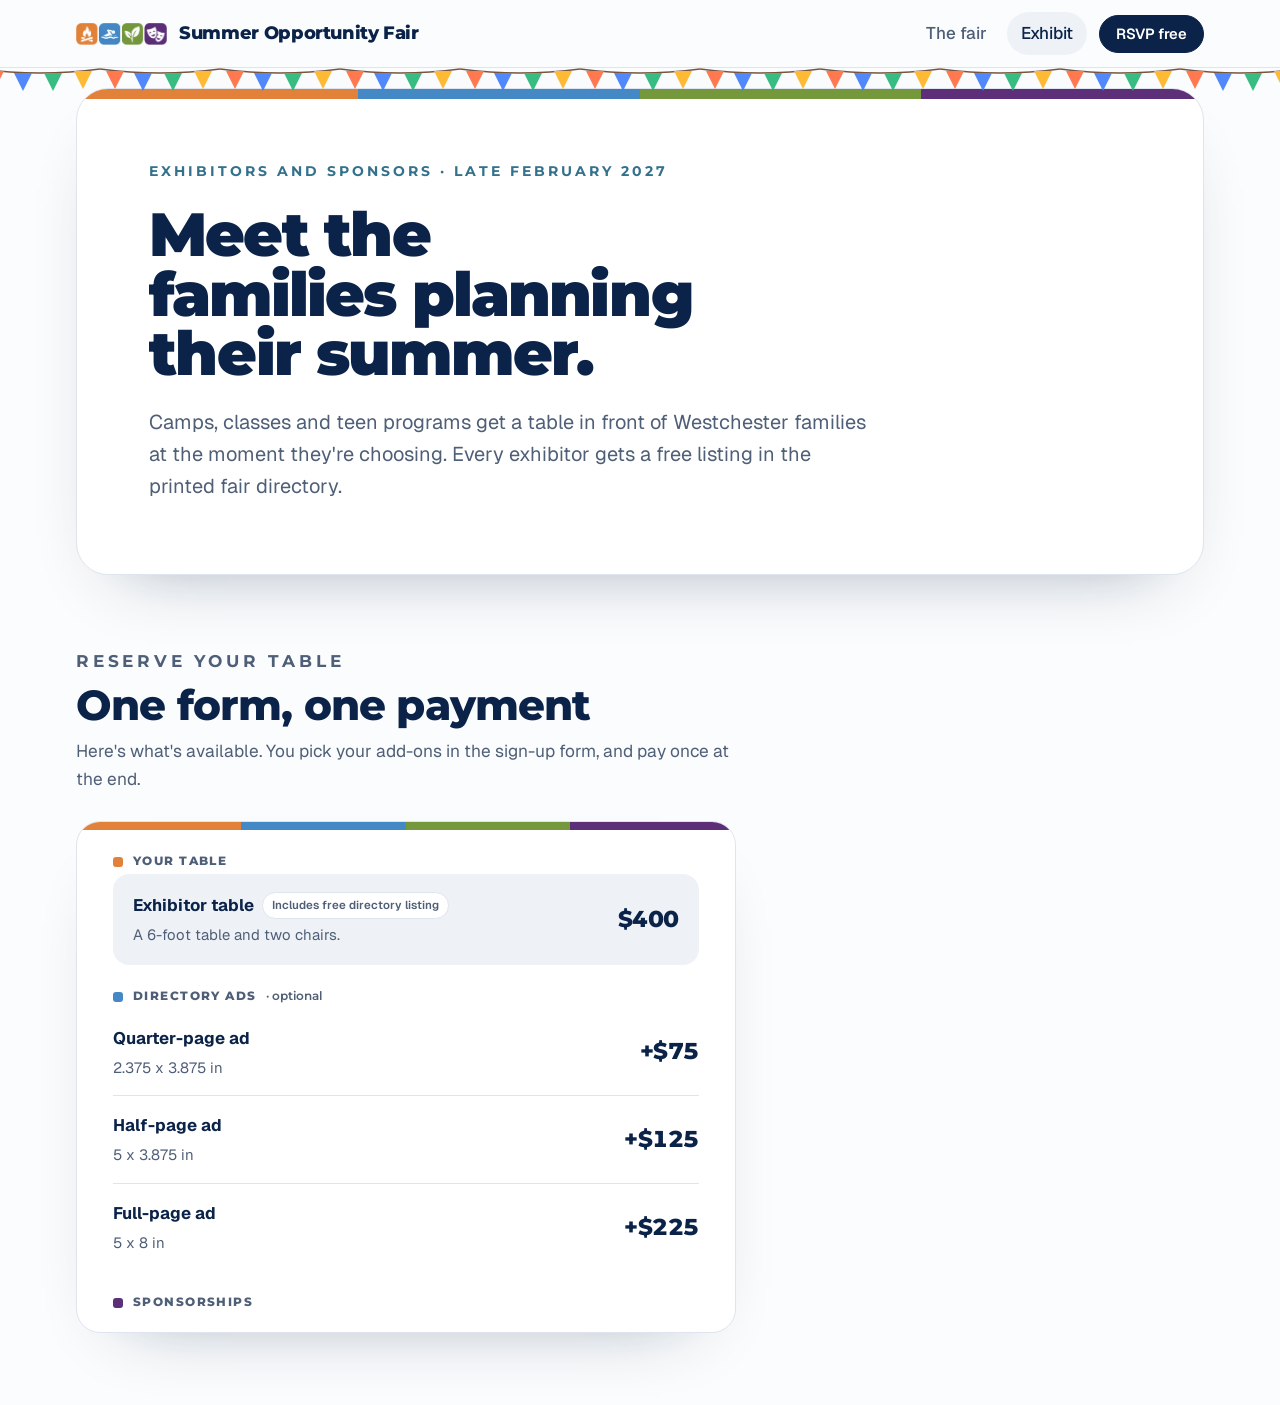
==== commit f1480b4d: "Revamp exhibitor table and directory ad sections Updated the layout and styling for the exhibitor ta" ====
--- a/exhibit.html
+++ b/exhibit.html
@@ -38,46 +38,37 @@
 <section class="band"><div class="wrap">
 <div class="sec-h"><p class="kicker">Reserve your table</p><h2>One form, one payment</h2><p>Here's what's available. You pick your add-ons in the sign-up form, and pay once at the end.</p></div>
 <style>
-.plist { border: 1px solid var(--line); border-radius: var(--r); background: var(--card); padding: 8px 26px; max-width: 760px; }
-.plist h3 { font-size: .78rem; letter-spacing: .08em; text-transform: uppercase; color: var(--muted); margin: 18px 0 4px; }
-.plist ul { list-style: none; margin: 0; padding: 0; }
-.plist li { display: flex; justify-content: space-between; align-items: baseline; gap: 16px; padding: 12px 0; border-bottom: 1px dashed var(--line); }
-.plist li:last-child { border-bottom: 0; }
-.plist .nm { font-weight: 600; }
-.plist .ds { display: block; color: var(--muted); font-size: .92rem; font-weight: 400; margin-top: 2px; }
-.plist .pr { font-weight: 700; font-variant-numeric: tabular-nums; white-space: nowrap; }
-.art-note { max-width: 760px; margin-top: 18px; padding: 16px 20px; border-radius: var(--r); background: var(--card); border-left: 5px solid #e2823a; }
-.art-note a { font-weight: 600; }
-.btn.big { min-height: 58px; padding: 0 34px; font-size: 1.08rem; }
+.ex-grid { display: grid; grid-template-columns: minmax(0, 1.5fr) minmax(0, 1fr); gap: 28px; align-items: start; }
+@media (max-width: 860px) { .ex-grid { grid-template-columns: 1fr; } }
+.sheet { position: relative; overflow: hidden; background: var(--card); border: 1px solid var(--line); border-radius: var(--r); padding: 34px clamp(20px, 4vw, 36px) 18px; box-shadow: 0 30px 70px -50px rgba(11,35,72,.45); }
+.sheet::before { content: ""; position: absolute; inset: 0 0 auto; height: 8px; background: linear-gradient(90deg, var(--orange) 0 25%, var(--blue) 0 50%, var(--green) 0 75%, var(--purple) 0); }
+.sheet h3 { display: flex; align-items: center; gap: 10px; font: 800 .74rem/1 var(--display); letter-spacing: .12em; text-transform: uppercase; color: var(--muted); margin: 26px 0 6px; }
+.sheet h3:first-child { margin-top: 0; }
+.sheet h3::before { content: ""; width: 10px; height: 10px; border-radius: 3px; background: var(--c, var(--orange)); }
+.sheet ul { list-style: none; margin: 0; padding: 0; }
+.sheet li { display: grid; grid-template-columns: 1fr auto; gap: 4px 20px; padding: 16px 0; border-bottom: 1px solid var(--line); }
+.sheet ul li:last-child { border-bottom: 0; }
+.sheet .nm { font-weight: 700; font-size: 1.05rem; }
+.sheet .ds { grid-column: 1; color: var(--muted); font-size: .93rem; }
+.sheet .pr { grid-row: 1 / span 2; grid-column: 2; align-self: center; font: 800 1.45rem/1 var(--display); letter-spacing: -.02em; font-variant-numeric: tabular-nums; }
+.sheet .base { background: var(--soft); border-radius: 16px; padding: 18px 20px; border: 0; }
+.sheet .tag { display: inline-block; margin-left: 8px; padding: 3px 9px; border-radius: 999px; background: var(--card); border: 1px solid var(--line); font-size: .72rem; font-weight: 600; color: var(--muted); vertical-align: 2px; }
+.order { grid-template-columns: 1fr; position: sticky; top: 110px; display: grid; gap: 22px; padding: 32px; border-radius: var(--r); background: #0b2348; color: #fff; box-shadow: 0 30px 70px -40px rgba(11,35,72,.7); }
+.order h3 { font: 800 1.35rem/1.2 var(--display); margin: 0; color: #fff; }
+.order ol { list-style: none; margin: 0; padding: 0; display: grid; gap: 14px; counter-reset: s; }
+.order li { display: grid; grid-template-columns: 30px 1fr; gap: 12px; align-items: start; color: #d7e1f0; counter-increment: s; }
+.order li::before { content: counter(s); display: grid; place-items: center; width: 30px; height: 30px; border-radius: 50%; background: var(--orange); color: #fff; font: 800 .9rem/1 var(--display); }
+.order li strong { color: #fff; display: block; }
+.order .btn { width: 100%; justify-content: center; min-height: 58px; font-size: 1.08rem; background: var(--orange); border-color: var(--orange); color: #fff; }
+.order .fine { margin: -10px 0 0; text-align: center; font-size: .85rem; color: #9fb0c8; }
+.order .note { border-top: 1px solid rgba(255,255,255,.14); padding-top: 18px; font-size: .93rem; color: #d7e1f0; }
+.order .note strong { color: #fff; }
+.order .note a { color: #fff; font-weight: 600; text-decoration: underline; text-underline-offset: 3px; word-break: break-word; }
 </style>
-<div class="plist">
-<h3>Your table</h3>
-<ul><li><span class="nm">Exhibitor table<span class="ds">A 6-foot table, two chairs, and a free listing in the printed fair directory.</span></span><span class="pr">$400</span></li></ul>
-<h3>Optional directory ads</h3>
-<ul><li><span class="nm">Quarter-page ad<span class="ds">2.375 x 3.875 in, printed directory</span></span><span class="pr">+$75</span></li><li><span class="nm">Half-page ad<span class="ds">5 x 3.875 in, printed directory</span></span><span class="pr">+$125</span></li><li><span class="nm">Full-page ad<span class="ds">5 x 8 in, printed directory</span></span><span class="pr">+$225</span></li></ul>
-<h3>Optional sponsorships</h3>
-<ul><li><span class="nm">Gold sponsorship<span class="ds">Your banner at the fair plus placement on the website home page. Limited to 6.</span></span><span class="pr">+$200</span></li><li><span class="nm">Platinum sponsorship<span class="ds">Placement in every family email plus the website home page. Limited to 3.</span></span><span class="pr">+$400</span></li></ul>
-</div>
-<div class="cta"><a class="btn big" data-link="signupForm" href="#">Reserve your table</a><p class="small-note">Takes about 5 minutes. Have your program description ready.</p></div>
-<div class="art-note"><strong>Buying an ad or a sponsorship?</strong> Email your ad or sponsor artwork to <a href="mailto:joe@summeropportunityfair.com">joe@summeropportunityfair.com</a> by <strong>January 11, 2027</strong>. You can also upload it in the sign-up form.</div>
-<div class="ach"><span class="ic" aria-hidden="true">ACH</span><div><h3>Pay by bank if you can</h3><p>Bank transfer keeps fees, and table prices, low.</p></div></div>
-</div></section>
-<section class="band"><div class="wrap two">
-<div><h2>Directory ad sizes</h2><div class="tbl"><table><thead><tr><th>Ad</th><th>Size</th><th class="num">Price</th></tr></thead><tbody><tr><td>Quarter-page ad</td><td>2.375 x 3.875 in</td><td class='num'>$75</td></tr><tr><td>Half-page ad</td><td>5 x 3.875 in</td><td class='num'>$125</td></tr><tr><td>Full-page ad</td><td>5 x 8 in</td><td class='num'>$225</td></tr></tbody></table></div>
-<p class="small-note">The directory is a 5.5 x 8.5 in booklet. Send a print-ready PDF or high-resolution image by January 11, 2027. Need help with a design? Ask us.</p></div>
-<div><h2>Payment terms</h2><ul class="talks"><li>Your table is confirmed once payment clears. You&#x27;ll get a receipt by email.</li><li>Bank transfer (ACH) at checkout is preferred. It keeps table prices low.</li><li>Gold and Platinum are upgrades for exhibitors and are first come, first served.</li><li>Send your listing details in the sign-up form. Upload your ad there too, or email it by January 11, 2027.</li><li>Full refund until 30 days before the fair. If the fair is snowed out, your table moves to the snow date or you get a full refund.</li></ul></div>
-</div></section>
-<section class="band"><div class="wrap two">
-<div><h2>Local business?</h2><p class="small-note">Pediatric practices, banks, realtors and other local businesses can sponsor the whole fair. Ask about presenting sponsorship at joe@summeropportunityfair.com.</p><a class="btn ghost" data-link="contact" href="#">Ask about sponsorship</a></div>
-<div><h2>Need an invoice?</h2><p class="small-note">Schools, districts and nonprofits can pay by check or ACH invoice. Email joe@summeropportunityfair.com.</p><a class="btn ghost" data-link="contact" href="#">Request an invoice</a></div>
-</div></section>
-</main>
-<footer class="foot"><div class="wrap foot-in">
-<div><a class="brand" href="index.html"><img class="brand-tiles" src="logo-tiles.png" alt="" width="82" height="20"><span>Summer Opportunity Fair</span></a>
-<p>Late February 2027 · Northern Westchester. Free for families. Presented by Resource Commons.</p><p>Questions? joe@summeropportunityfair.com</p></div>
-<div class="foot-links"><a href="index.html#rsvp">RSVP free</a><a href="exhibit.html">Exhibit or sponsor</a><a href="https://resourcecommons.com">Resource Commons</a></div>
-</div></footer>
-<script src="config.js"></script>
-<script src="site.js"></script>
-</body>
-</html>
+<div class="ex-grid">
+<div class="sheet">
+<h3 style="--c: var(--orange)">Your table</h3>
+<ul><li class="base"><span class="nm">Exhibitor table<span class="tag">Includes free directory listing</span></span><span class="ds">A 6-foot table and two chairs.</span><span class="pr">$400</span></li></ul>
+<h3 style="--c: var(--blue)">Directory ads <span style="text-transform:none;letter-spacing:0;font-weight:600">· optional</span></h3>
+<ul><li><span class="nm">Quarter-page ad</span><span class="ds">2.375 x 3.875 in</span><span class="pr">+$75</span></li><li><span class="nm">Half-page ad</span><span class="ds">5 x 3.875 in</span><span class="pr">+$125</span></li><li><span class="nm">Full-page ad</span><span class="ds">5 x 8 in</span><span class="pr">+$225</span></li></ul>
+<h3 style="--c: var(--purple)">Sponsorships
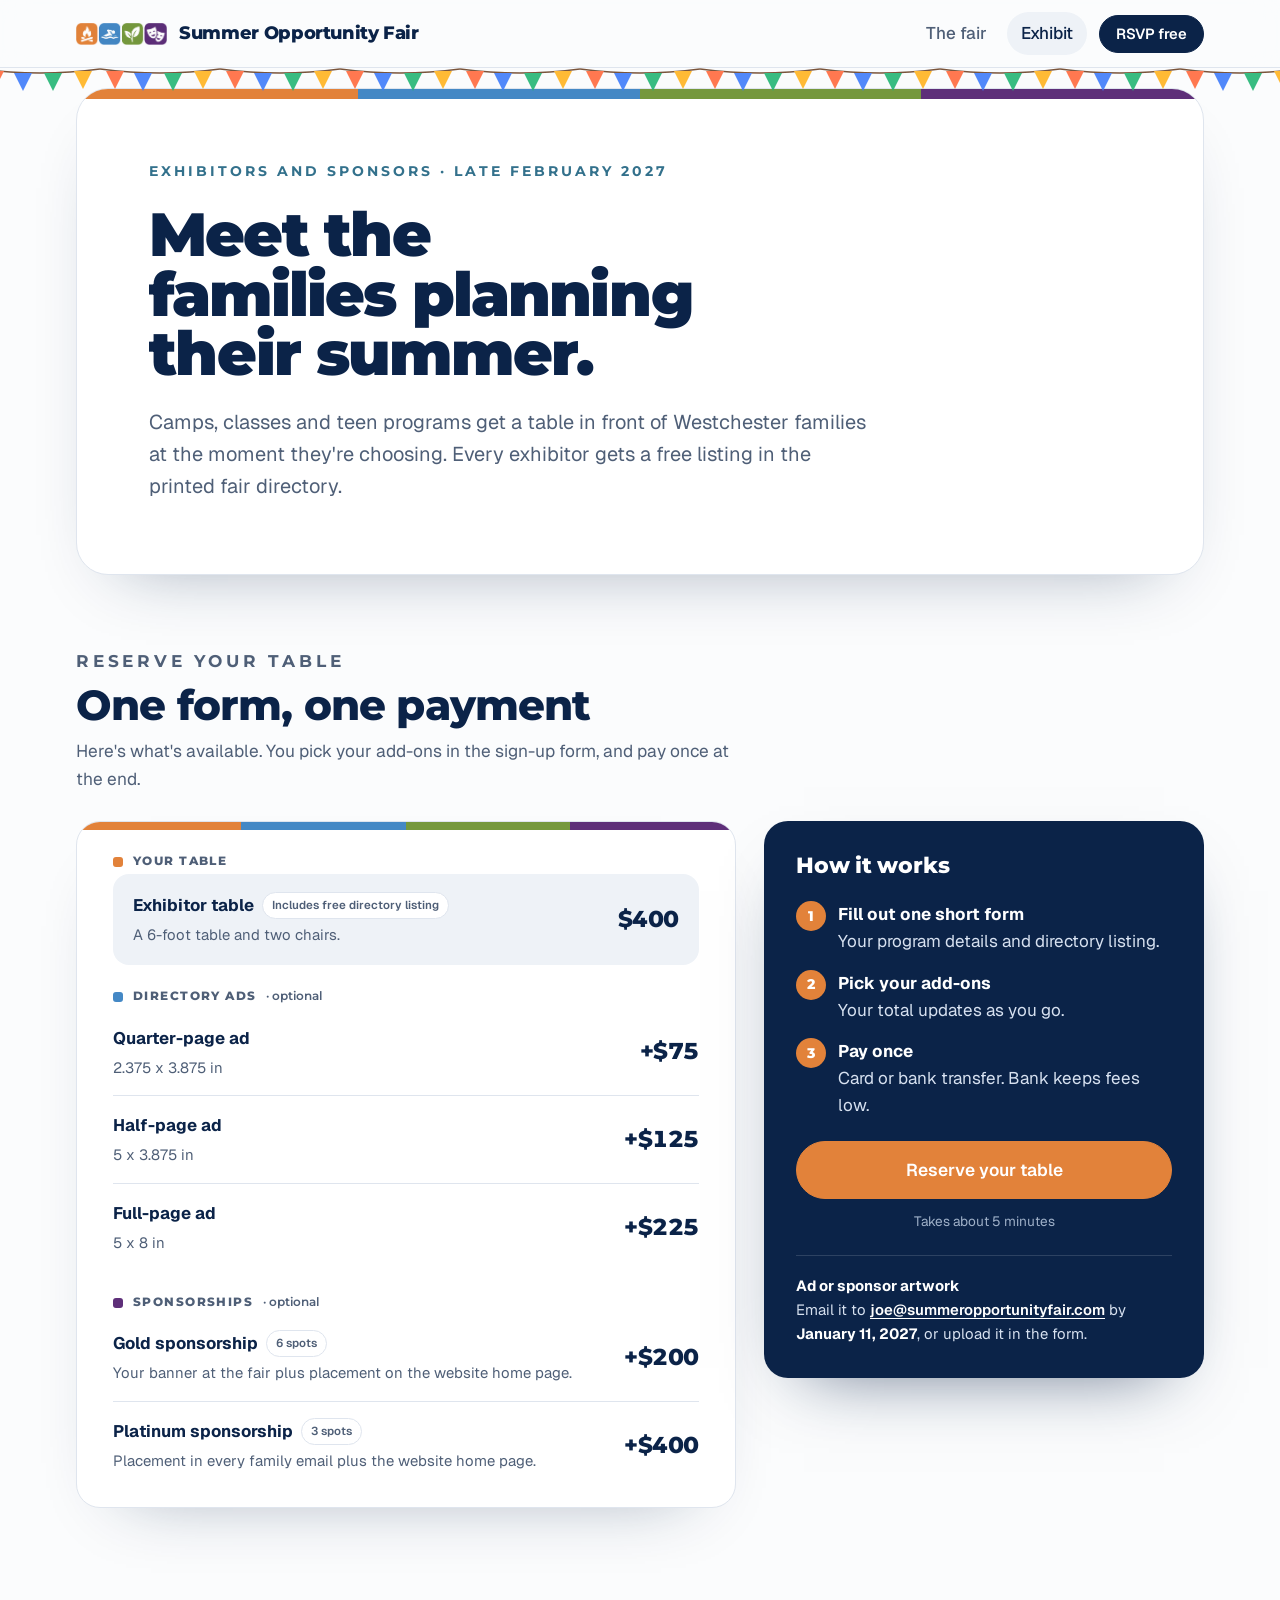
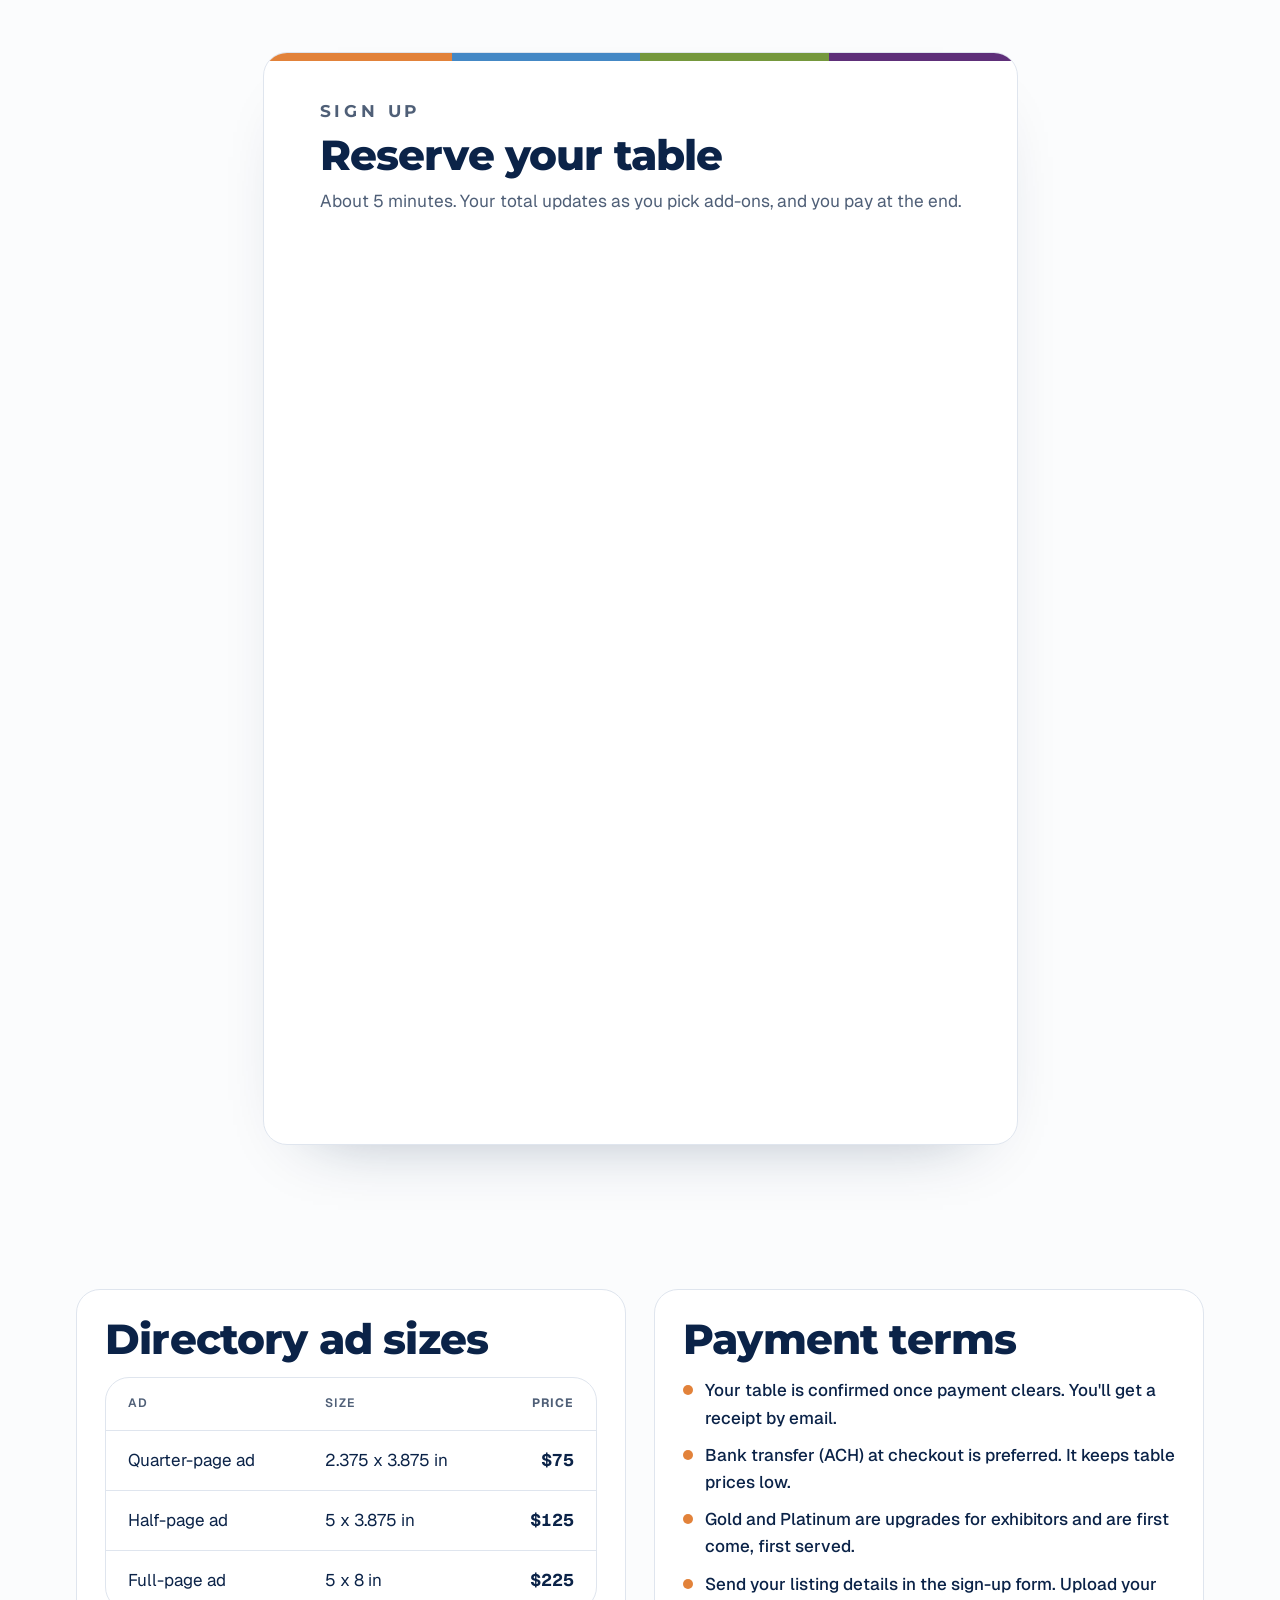
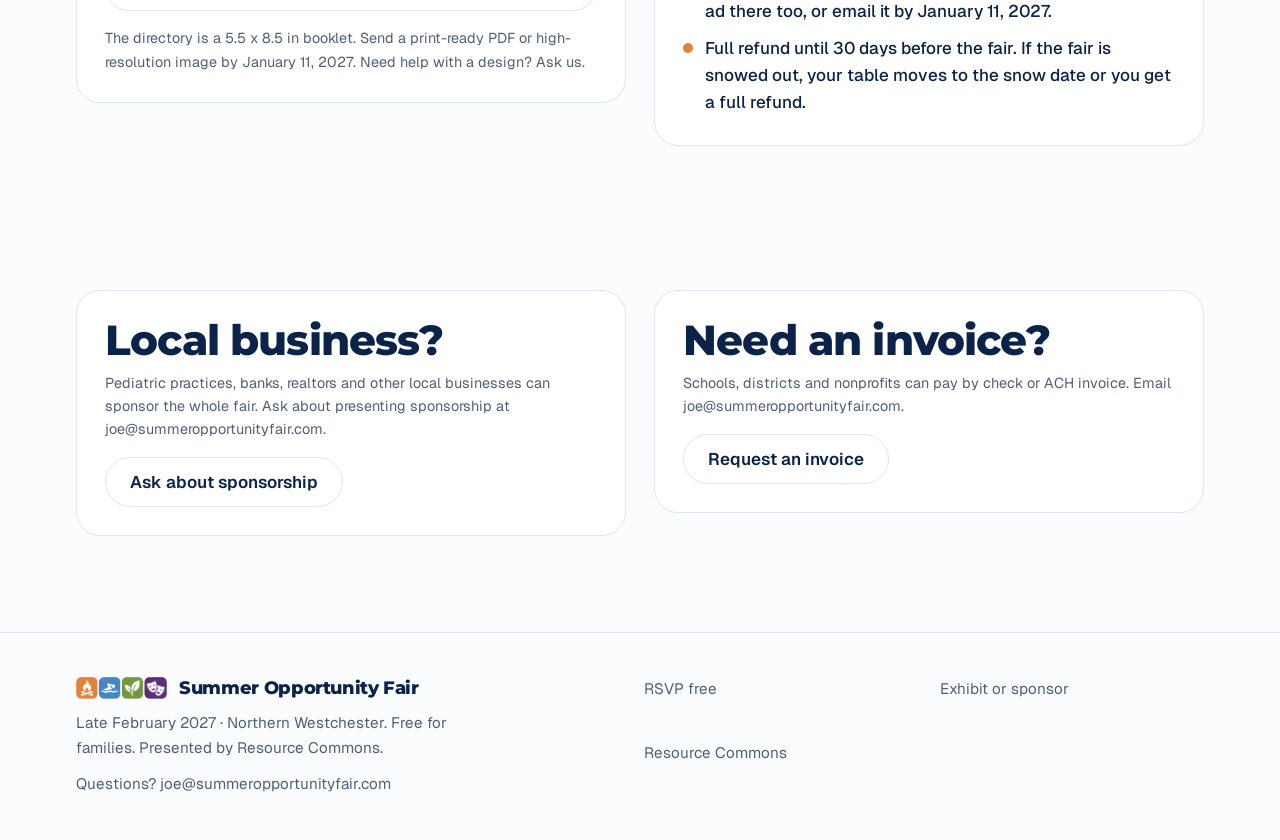
==== commit fa05f531: "Add form card and sponsorship details to exhibit.html" ====
--- a/exhibit.html
+++ b/exhibit.html
@@ -63,6 +63,10 @@
 .order .fine { margin: -10px 0 0; text-align: center; font-size: .85rem; color: #9fb0c8; }
 .order .note { border-top: 1px solid rgba(255,255,255,.14); padding-top: 18px; font-size: .93rem; color: #d7e1f0; }
 .order .note strong { color: #fff; }
+.form-card { position: relative; overflow: hidden; max-width: 820px; margin: 0 auto; background: var(--card); border: 1px solid var(--line); border-radius: var(--r); padding: 44px clamp(20px, 5vw, 56px) 28px; box-shadow: 0 30px 70px -50px rgba(11,35,72,.45); scroll-margin-top: 110px; }
+.form-card::before { content: ""; position: absolute; inset: 0 0 auto; height: 8px; background: linear-gradient(90deg, var(--orange) 0 25%, var(--blue) 0 50%, var(--green) 0 75%, var(--purple) 0); }
+.form-card iframe { display: block; width: 100%; border: 0; }
+#reserve { scroll-margin-top: 100px; }
 .order .note a { color: #fff; font-weight: 600; text-decoration: underline; text-underline-offset: 3px; word-break: break-word; }
 </style>
 <div class="ex-grid">
@@ -71,4 +75,45 @@
 <ul><li class="base"><span class="nm">Exhibitor table<span class="tag">Includes free directory listing</span></span><span class="ds">A 6-foot table and two chairs.</span><span class="pr">$400</span></li></ul>
 <h3 style="--c: var(--blue)">Directory ads <span style="text-transform:none;letter-spacing:0;font-weight:600">· optional</span></h3>
 <ul><li><span class="nm">Quarter-page ad</span><span class="ds">2.375 x 3.875 in</span><span class="pr">+$75</span></li><li><span class="nm">Half-page ad</span><span class="ds">5 x 3.875 in</span><span class="pr">+$125</span></li><li><span class="nm">Full-page ad</span><span class="ds">5 x 8 in</span><span class="pr">+$225</span></li></ul>
-<h3 style="--c: var(--purple)">Sponsorships
+<h3 style="--c: var(--purple)">Sponsorships <span style="text-transform:none;letter-spacing:0;font-weight:600">· optional</span></h3>
+<ul><li><span class="nm">Gold sponsorship<span class="tag">6 spots</span></span><span class="ds">Your banner at the fair plus placement on the website home page.</span><span class="pr">+$200</span></li><li><span class="nm">Platinum sponsorship<span class="tag">3 spots</span></span><span class="ds">Placement in every family email plus the website home page.</span><span class="pr">+$400</span></li></ul>
+</div>
+<aside class="order">
+<h3>How it works</h3>
+<ol>
+<li><span><strong>Fill out one short form</strong>Your program details and directory listing.</span></li>
+<li><span><strong>Pick your add-ons</strong>Your total updates as you go.</span></li>
+<li><span><strong>Pay once</strong>Card or bank transfer. Bank keeps fees low.</span></li>
+</ol>
+<a class="btn" href="#reserve">Reserve your table</a>
+<p class="fine">Takes about 5 minutes</p>
+<p class="note"><strong>Ad or sponsor artwork</strong><br>Email it to <a href="mailto:joe@summeropportunityfair.com">joe@summeropportunityfair.com</a> by <strong>January 11, 2027</strong>, or upload it in the form.</p>
+</aside>
+</div>
+</div></section>
+<section class="band" id="reserve"><div class="wrap">
+<div class="form-card">
+<div class="sec-h"><p class="kicker">Sign up</p><h2>Reserve your table</h2><p>About 5 minutes. Your total updates as you pick add-ons, and you pay at the end.</p></div>
+<iframe data-tally-src="https://tally.so/embed/J1lzGd?alignLeft=1&hideTitle=1&transparentBackground=1&dynamicHeight=1" loading="lazy" width="100%" height="900" frameborder="0" marginheight="0" marginwidth="0" title="Exhibitor sign-up"></iframe>
+<script>var d=document,w="https://tally.so/widgets/embed.js",v=function(){"undefined"!=typeof Tally?Tally.loadEmbeds():d.querySelectorAll("iframe[data-tally-src]:not([src])").forEach(function(e){e.src=e.dataset.tallySrc})};if("undefined"!=typeof Tally)v();else if(d.querySelector('script[src="'+w+'"]')==null){var s=d.createElement("script");s.src=w,s.onload=v,s.onerror=v,d.body.appendChild(s);}</script>
+</div>
+</div></section>
+<section class="band"><div class="wrap two">
+<div><h2>Directory ad sizes</h2><div class="tbl"><table><thead><tr><th>Ad</th><th>Size</th><th class="num">Price</th></tr></thead><tbody><tr><td>Quarter-page ad</td><td>2.375 x 3.875 in</td><td class='num'>$75</td></tr><tr><td>Half-page ad</td><td>5 x 3.875 in</td><td class='num'>$125</td></tr><tr><td>Full-page ad</td><td>5 x 8 in</td><td class='num'>$225</td></tr></tbody></table></div>
+<p class="small-note">The directory is a 5.5 x 8.5 in booklet. Send a print-ready PDF or high-resolution image by January 11, 2027. Need help with a design? Ask us.</p></div>
+<div><h2>Payment terms</h2><ul class="talks"><li>Your table is confirmed once payment clears. You&#x27;ll get a receipt by email.</li><li>Bank transfer (ACH) at checkout is preferred. It keeps table prices low.</li><li>Gold and Platinum are upgrades for exhibitors and are first come, first served.</li><li>Send your listing details in the sign-up form. Upload your ad there too, or email it by January 11, 2027.</li><li>Full refund until 30 days before the fair. If the fair is snowed out, your table moves to the snow date or you get a full refund.</li></ul></div>
+</div></section>
+<section class="band"><div class="wrap two">
+<div><h2>Local business?</h2><p class="small-note">Pediatric practices, banks, realtors and other local businesses can sponsor the whole fair. Ask about presenting sponsorship at joe@summeropportunityfair.com.</p><a class="btn ghost" data-link="contact" href="#">Ask about sponsorship</a></div>
+<div><h2>Need an invoice?</h2><p class="small-note">Schools, districts and nonprofits can pay by check or ACH invoice. Email joe@summeropportunityfair.com.</p><a class="btn ghost" data-link="contact" href="#">Request an invoice</a></div>
+</div></section>
+</main>
+<footer class="foot"><div class="wrap foot-in">
+<div><a class="brand" href="index.html"><img class="brand-tiles" src="logo-tiles.png" alt="" width="82" height="20"><span>Summer Opportunity Fair</span></a>
+<p>Late February 2027 · Northern Westchester. Free for families. Presented by Resource Commons.</p><p>Questions? joe@summeropportunityfair.com</p></div>
+<div class="foot-links"><a href="index.html#rsvp">RSVP free</a><a href="exhibit.html">Exhibit or sponsor</a><a href="https://resourcecommons.com">Resource Commons</a></div>
+</div></footer>
+<script src="config.js"></script>
+<script src="site.js"></script>
+</body>
+</html>
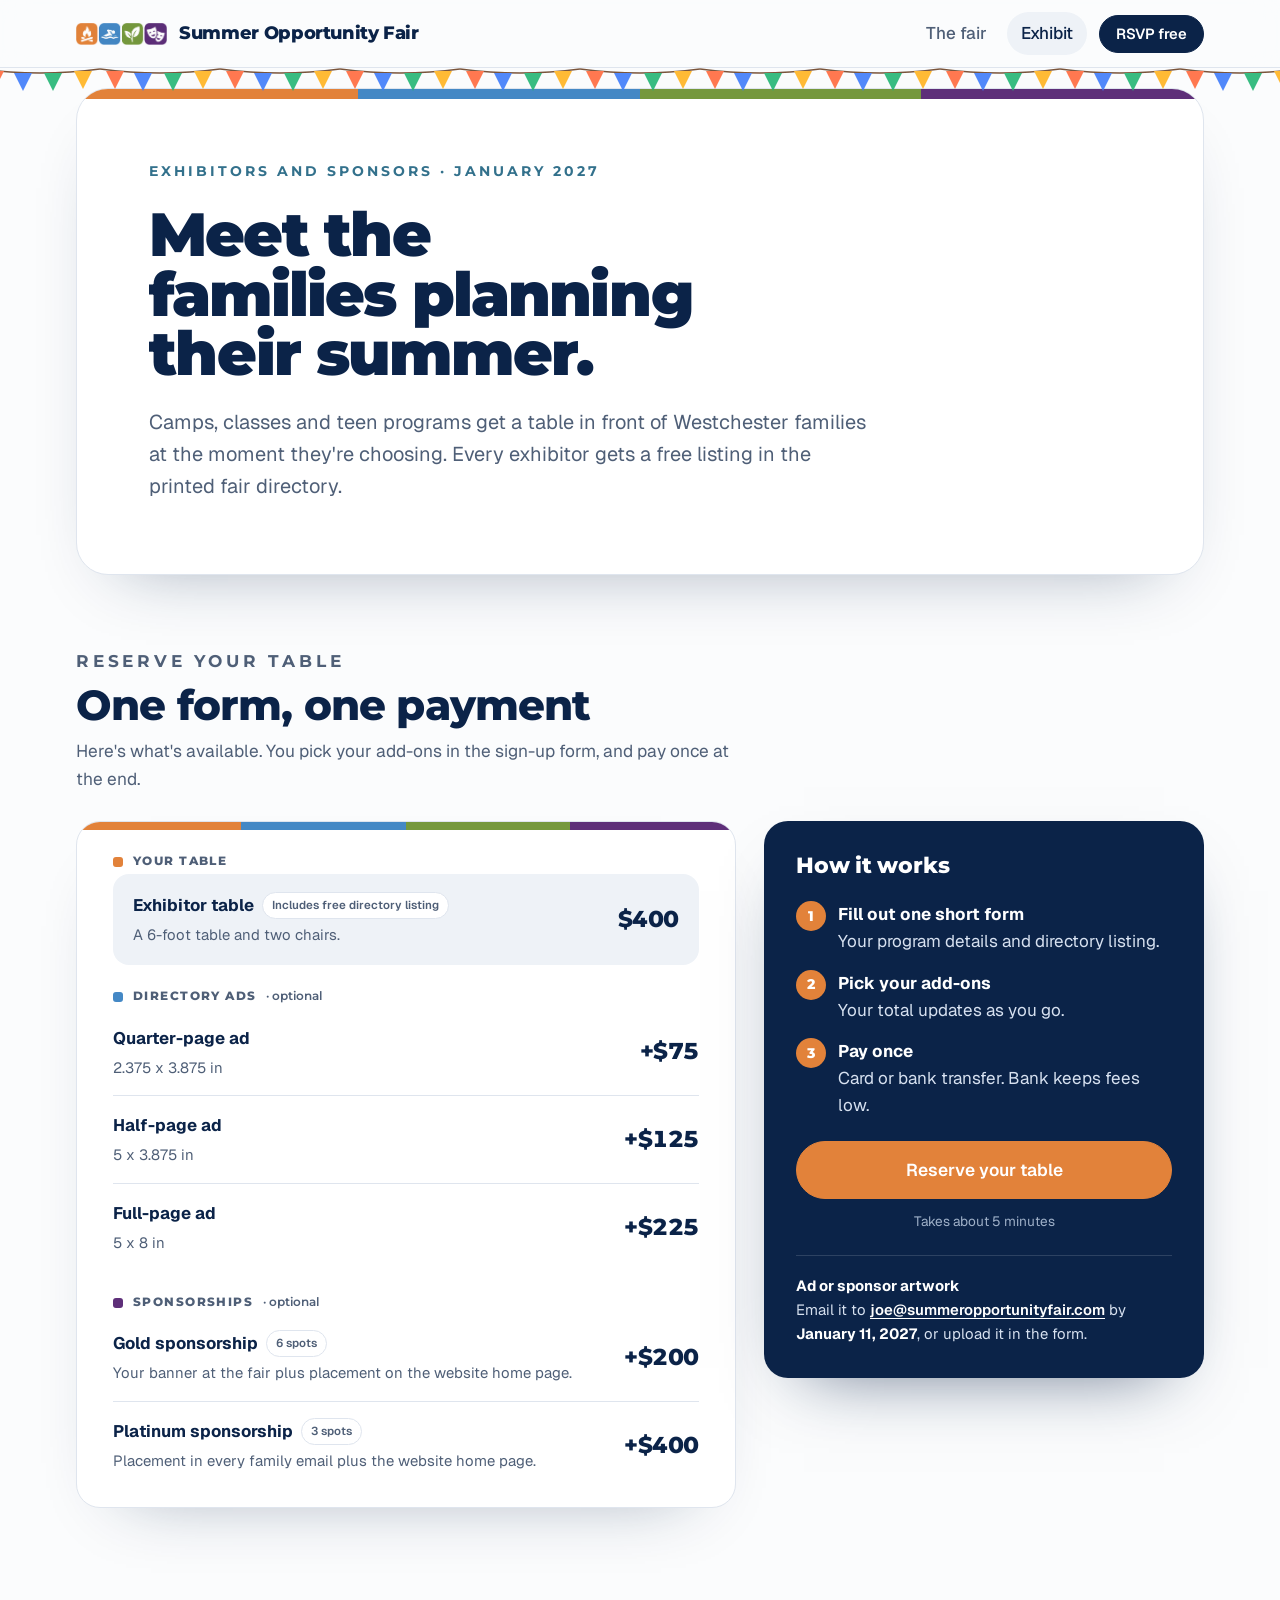
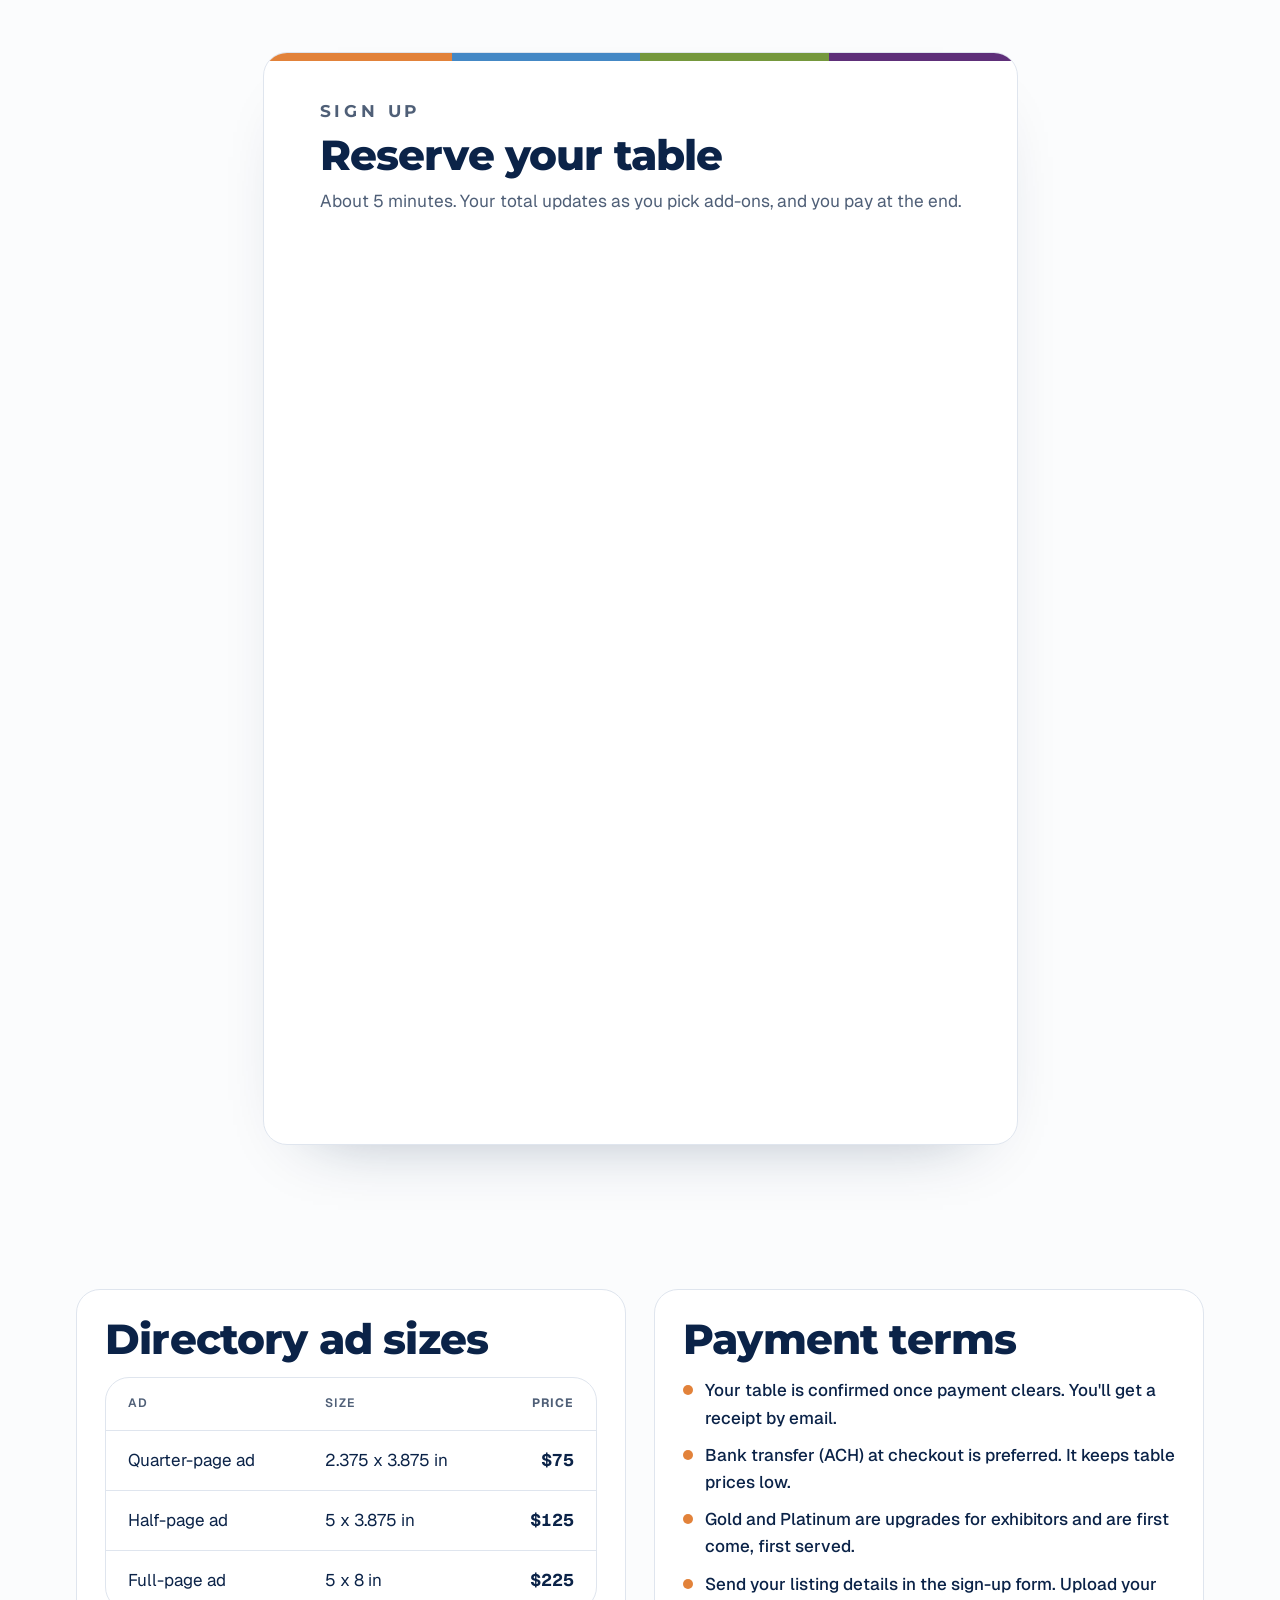
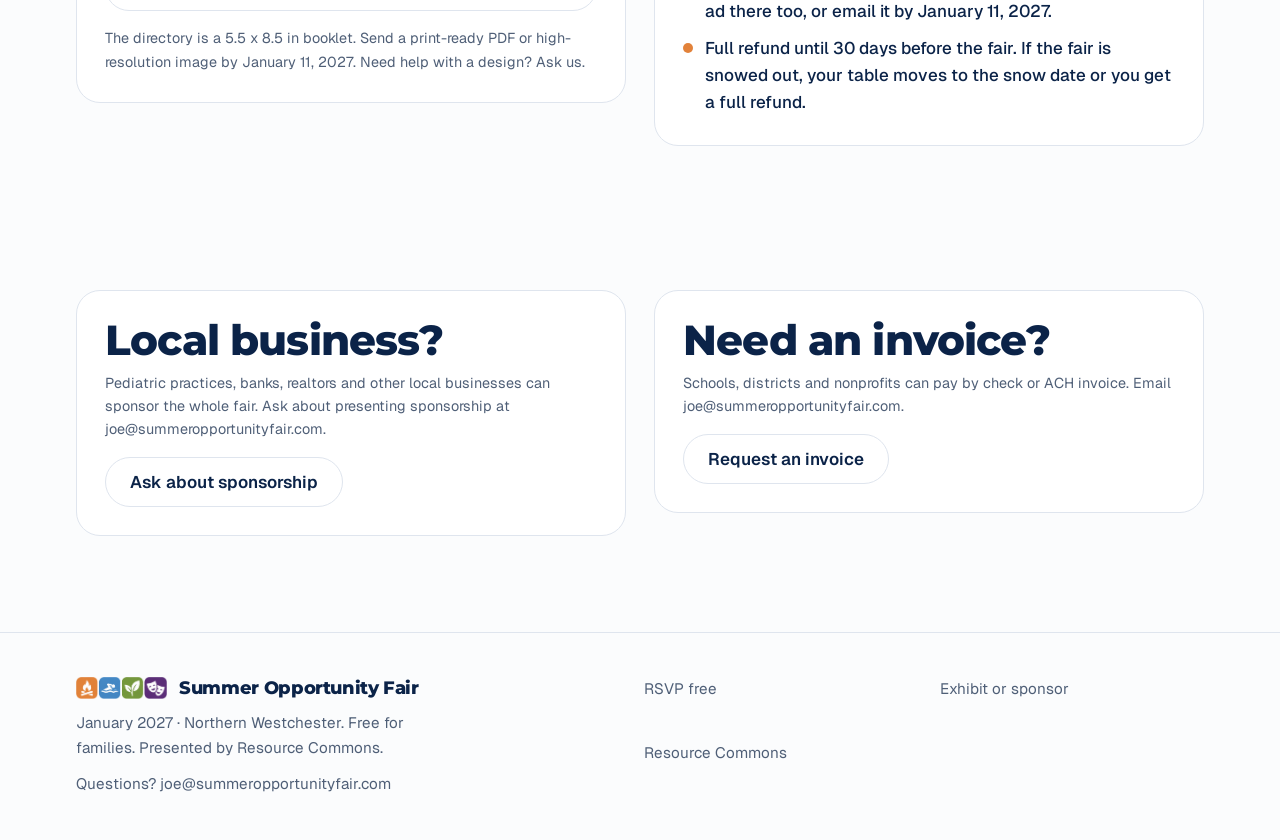
==== commit 9bc06df3: "Move fair date to January 2027" ====
--- a/exhibit.html
+++ b/exhibit.html
@@ -31,7 +31,7 @@
 </div><div class="bunting-strip" aria-hidden="true"></div></header>
 <main class="summer">
 <section class="ev-hero"><div class="wrap"><div class="panel slim">
-<p class="kicker">Exhibitors and sponsors · Late February 2027</p>
+<p class="kicker">Exhibitors and sponsors · January 2027</p>
 <h1>Meet the families planning their summer.</h1>
 <p class="lede">Camps, classes and teen programs get a table in front of Westchester families at the moment they're choosing. Every exhibitor gets a free listing in the printed fair directory.</p>
 </div></div></section>
@@ -110,7 +110,7 @@
 </main>
 <footer class="foot"><div class="wrap foot-in">
 <div><a class="brand" href="index.html"><img class="brand-tiles" src="logo-tiles.png" alt="" width="82" height="20"><span>Summer Opportunity Fair</span></a>
-<p>Late February 2027 · Northern Westchester. Free for families. Presented by Resource Commons.</p><p>Questions? joe@summeropportunityfair.com</p></div>
+<p>January 2027 · Northern Westchester. Free for families. Presented by Resource Commons.</p><p>Questions? joe@summeropportunityfair.com</p></div>
 <div class="foot-links"><a href="index.html#rsvp">RSVP free</a><a href="exhibit.html">Exhibit or sponsor</a><a href="https://resourcecommons.com">Resource Commons</a></div>
 </div></footer>
 <script src="config.js"></script>
